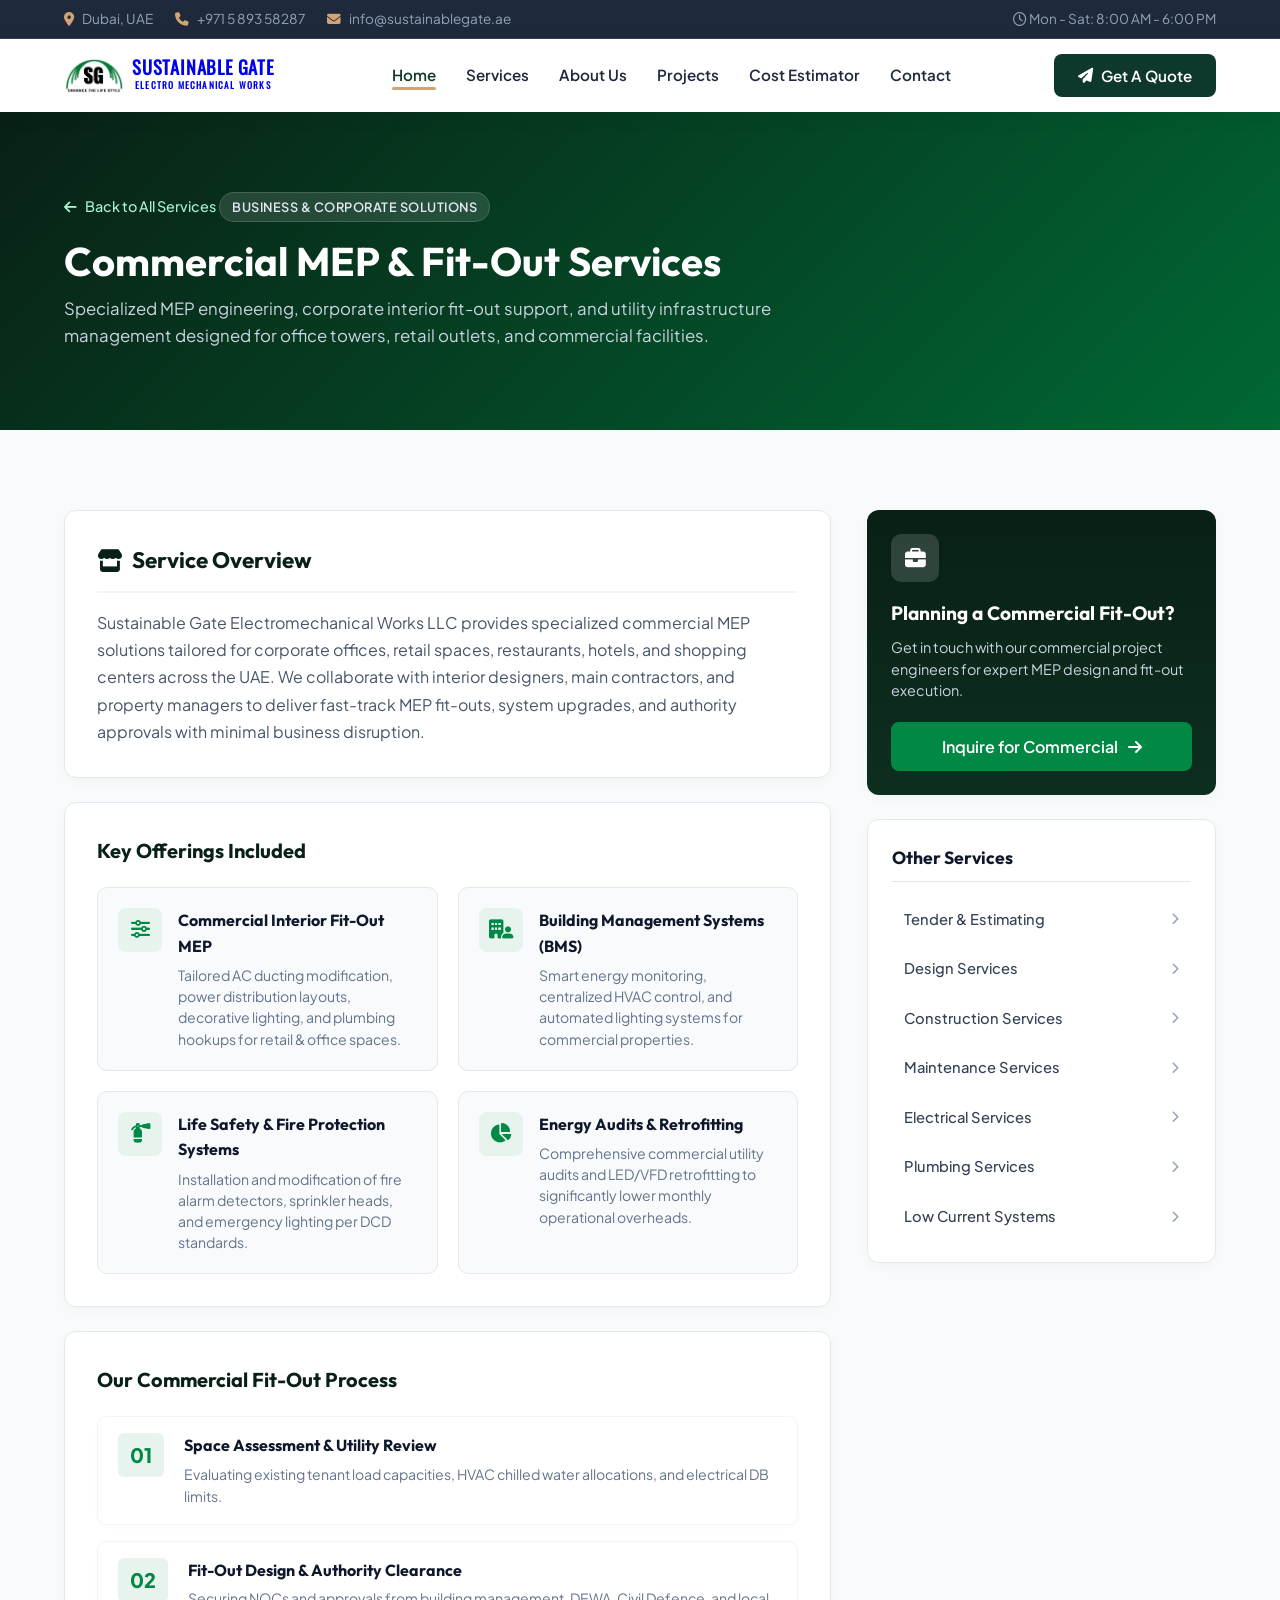
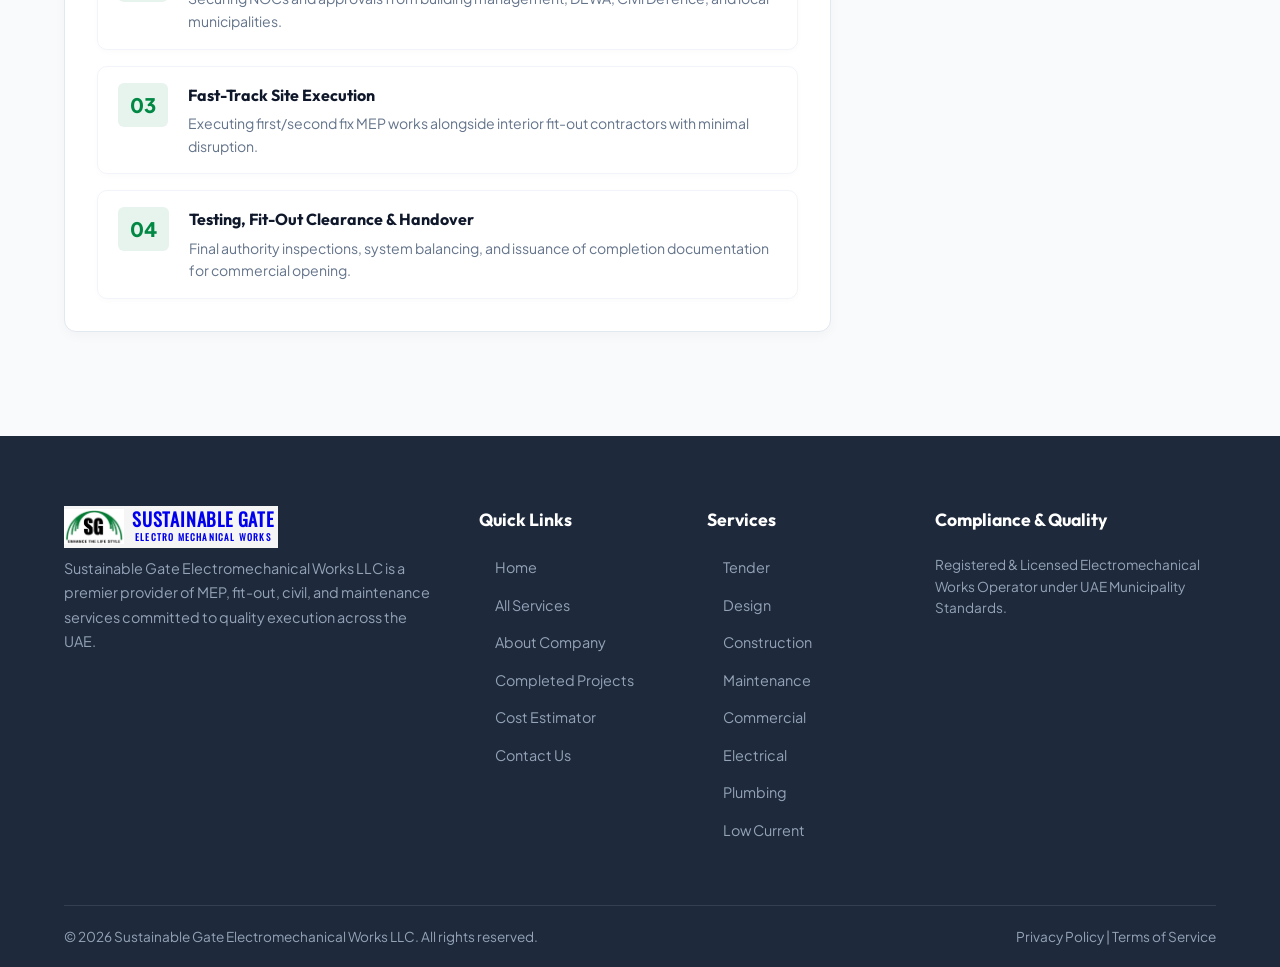
==== commercial.html @ 4302cd05 "init commit after review changes" ====
<!DOCTYPE html>
<html lang="en">

<head>
    <meta charset="UTF-8">
    <meta name="viewport" content="width=device-width, initial-scale=1.0">
    <title>Sustainable Gate Electromechanical Works LLC</title>

    <!-- Square Favicon for Browsers -->
    <link rel="icon" type="image/png" sizes="32x32" href="logo.jpg">
    <link rel="apple-touch-icon" sizes="180x180" href="logo.jpg">

    <!-- FontAwesome & Google Fonts -->
    <link rel="stylesheet" href="https://cdnjs.cloudflare.com/ajax/libs/font-awesome/6.4.0/css/all.min.css">
    <link
        href="https://fonts.googleapis.com/css2?family=Plus+Jakarta+Sans:wght@300;400;500;600;700;800&family=Outfit:wght@400;600;700&display=swap"
        rel="stylesheet">
    <link rel="stylesheet" href="style.css">
    <script src="index.js" defer></script>
</head>

<body>

    <!-- Top Utility Bar -->
    <div class="top-bar">
        <div class="top-info">
            <span><i class="fa-solid fa-location-dot"></i> Dubai, UAE</span>
            <span><i class="fa-solid fa-phone"></i> +971 5 893 58287</span>
            <span><i class="fa-solid fa-envelope"></i> info@sustainablegate.ae</span>
        </div>
        <div class="top-hours">
            <i class="fa-regular fa-clock"></i> Mon - Sat: 8:00 AM - 6:00 PM
        </div>
    </div>

    <!-- Header / Navigation -->
    <header>
        <nav class="navbar">
            <a class="logo-container" href="index.html">
                <div class="logo-icon-card">
                    <img src="logo.jpg" alt="Sustainable Gate Logo" class="card-logo-img">
                </div>
                <div class="logo-text">
                    <span class="font-oswald logo-title">SUSTAINABLE GATE</span>
                    <span class="font-oswald logo-subtitle">ELECTRO MECHANICAL WORKS</span>
                </div>
            </a>

            <ul class="nav-links">
                <li><a id="nav-home" class="active" onclick="navigateTo('home', event)">Home</a></li>
                <li><a id="nav-services" onclick="navigateTo('services', event)">Services</a></li>
                <li><a id="nav-about" onclick="navigateTo('about', event)">About Us</a></li>
                <li><a id="nav-projects" onclick="navigateTo('projects', event)">Projects</a></li>
                <li><a id="nav-estimator" onclick="navigateTo('estimator', event)">Cost Estimator</a></li>
                <li><a id="nav-contact" onclick="navigateTo('contact', event)">Contact</a></li>
            </ul>

            <button class="btn btn-primary" onclick="navigateTo('contact')">
                <i class="fa-solid fa-paper-plane"></i> Get A Quote
            </button>
        </nav>
    </header>

    <div id="page-commercial" class="page active">
        <!-- Service Hero Banner -->
        <section class="service-hero-banner section">
            <div class="container">
                <a href="./index.html#services" onclick="navigateTo('services', event)" class="back-nav-link">
                    <i class="fa-solid fa-arrow-left"></i> Back to All Services
                </a>
                <div class="hero-badge">Business & Corporate Solutions</div>
                <h1 class="hero-title">Commercial MEP & Fit-Out Services</h1>
                <p class="hero-description">
                    Specialized MEP engineering, corporate interior fit-out support, and utility infrastructure
                    management designed for office towers, retail outlets, and commercial facilities.
                </p>
            </div>
        </section>

        <!-- Service Details Content Section -->
        <section class="section">
            <div class="container service-grid-layout">

                <!-- Main Left Column -->
                <main class="service-main-body">

                    <!-- Overview Card -->
                    <article class="content-card">
                        <h2 class="card-heading"><i class="fa-solid fa-store"></i> Service Overview</h2>
                        <p class="lead-text">
                            Sustainable Gate Electromechanical Works LLC provides specialized commercial MEP solutions
                            tailored for corporate offices, retail spaces, restaurants, hotels, and shopping centers
                            across the UAE. We collaborate with interior designers, main contractors, and property
                            managers to deliver fast-track MEP fit-outs, system upgrades, and authority approvals with
                            minimal business disruption.
                        </p>
                    </article>

                    <!-- Key Offerings Card -->
                    <article class="content-card">
                        <h3 class="card-subheading">Key Offerings Included</h3>
                        <div class="offerings-grid">
                            <div class="offering-box">
                                <div class="offering-icon"><i class="fa-solid fa-sliders"></i></div>
                                <div class="offering-info">
                                    <h4>Commercial Interior Fit-Out MEP</h4>
                                    <p>Tailored AC ducting modification, power distribution layouts, decorative
                                        lighting, and plumbing hookups for retail & office spaces.</p>
                                </div>
                            </div>

                            <div class="offering-box">
                                <div class="offering-icon"><i class="fa-solid fa-building-user"></i></div>
                                <div class="offering-info">
                                    <h4>Building Management Systems (BMS)</h4>
                                    <p>Smart energy monitoring, centralized HVAC control, and automated lighting systems
                                        for commercial properties.</p>
                                </div>
                            </div>

                            <div class="offering-box">
                                <div class="offering-icon"><i class="fa-solid fa-fire-extinguisher"></i></div>
                                <div class="offering-info">
                                    <h4>Life Safety & Fire Protection Systems</h4>
                                    <p>Installation and modification of fire alarm detectors, sprinkler heads, and
                                        emergency lighting per DCD standards.</p>
                                </div>
                            </div>

                            <div class="offering-box">
                                <div class="offering-icon"><i class="fa-solid fa-chart-pie"></i></div>
                                <div class="offering-info">
                                    <h4>Energy Audits & Retrofitting</h4>
                                    <p>Comprehensive commercial utility audits and LED/VFD retrofitting to significantly
                                        lower monthly operational overheads.</p>
                                </div>
                            </div>
                        </div>
                    </article>

                    <!-- Process Card -->
                    <article class="content-card">
                        <h3 class="card-subheading">Our Commercial Fit-Out Process</h3>
                        <div class="process-steps">
                            <div class="process-step-item">
                                <span class="step-num">01</span>
                                <div class="step-details">
                                    <h4>Space Assessment & Utility Review</h4>
                                    <p>Evaluating existing tenant load capacities, HVAC chilled water allocations, and
                                        electrical DB limits.</p>
                                </div>
                            </div>

                            <div class="process-step-item">
                                <span class="step-num">02</span>
                                <div class="step-details">
                                    <h4>Fit-Out Design & Authority Clearance</h4>
                                    <p>Securing NOCs and approvals from building management, DEWA, Civil Defence, and
                                        local municipalities.</p>
                                </div>
                            </div>

                            <div class="process-step-item">
                                <span class="step-num">03</span>
                                <div class="step-details">
                                    <h4>Fast-Track Site Execution</h4>
                                    <p>Executing first/second fix MEP works alongside interior fit-out contractors with
                                        minimal disruption.</p>
                                </div>
                            </div>

                            <div class="process-step-item">
                                <span class="step-num">04</span>
                                <div class="step-details">
                                    <h4>Testing, Fit-Out Clearance & Handover</h4>
                                    <p>Final authority inspections, system balancing, and issuance of completion
                                        documentation for commercial opening.</p>
                                </div>
                            </div>
                        </div>
                    </article>

                </main>

                <!-- Sidebar Right Column -->
                <aside class="service-sidebar">

                    <!-- Call to Action Box -->
                    <div class="sidebar-widget cta-widget">
                        <div class="widget-icon"><i class="fa-solid fa-briefcase"></i></div>
                        <h3>Planning a Commercial Fit-Out?</h3>
                        <p>Get in touch with our commercial project engineers for expert MEP design and fit-out
                            execution.</p>
                        <a href="./index.html#contact" onclick="navigateTo('contact', event)" class="btn-sidebar-cta">
                            Inquire for Commercial <i class="fa-solid fa-arrow-right"></i>
                        </a>
                    </div>

                    <!-- Service Quick Navigation -->
                    <div class="sidebar-widget nav-widget">
                        <h3>Other Services</h3>
                        <nav class="sidebar-nav-list">
                            <a href="./tender.html" class="nav-item">
                                <span>Tender & Estimating</span> <i class="fa-solid fa-chevron-right"></i>
                            </a>
                            <a href="./design.html" class="nav-item">
                                <span>Design Services</span> <i class="fa-solid fa-chevron-right"></i>
                            </a>
                            <a href="./construction.html" class="nav-item">
                                <span>Construction Services</span> <i class="fa-solid fa-chevron-right"></i>
                            </a>
                            <a href="./maintenance.html" class="nav-item">
                                <span>Maintenance Services</span> <i class="fa-solid fa-chevron-right"></i>
                            </a>
                            <a href="./electrical.html" class="nav-item">
                                <span>Electrical Services</span> <i class="fa-solid fa-chevron-right"></i>
                            </a>
                            <a href="./plumbing.html" class="nav-item">
                                <span>Plumbing Services</span> <i class="fa-solid fa-chevron-right"></i>
                            </a>
                            <a href="./low-current.html" class="nav-item">
                                <span>Low Current Systems</span> <i class="fa-solid fa-chevron-right"></i>
                            </a>
                        </nav>
                    </div>

                </aside>

            </div>
        </section>
    </div>
    <!-- Footer -->
    <footer>
        <div class="footer-container">
            <div class="footer-about">
        <a class="logo-container" href="index.html"
          style="width: fit-content; background-color: whitesmoke; padding-right: 4px; margin-bottom: 8px;">
          <div class="logo-icon-card">
            <img src="logo.jpg" alt="Sustainable Gate Logo" class="card-logo-img">
          </div>
          <div class="logo-text">
            <span class="font-oswald logo-title">SUSTAINABLE GATE</span>
            <span class="font-oswald logo-subtitle">ELECTRO MECHANICAL WORKS</span>
          </div>
        </a>
        <p>Sustainable Gate Electromechanical Works LLC is a premier provider of MEP, fit-out, civil, and maintenance
          services committed to quality execution across the UAE.</p>
      </div>

            <div>
                <h4 class="footer-title">Quick Links</h4>
                <ul class="footer-links">
                    <li><a onclick="navigateTo('home')" style="cursor: pointer;">Home</a></li>
                    <li><a onclick="navigateTo('services')" style="cursor: pointer;">All Services</a></li>
                    <li><a onclick="navigateTo('about')" style="cursor: pointer;">About Company</a></li>
                    <li><a onclick="navigateTo('projects')" style="cursor: pointer;">Completed Projects</a></li>
                    <li><a onclick="navigateTo('estimator')" style="cursor: pointer;">Cost Estimator</a></li>
                    <li><a onclick="navigateTo('contact')" style="cursor: pointer;">Contact Us</a></li>
                </ul>
            </div>

            <div>
                <h4 class="footer-title">Services</h4>
                <ul class="footer-links">
                    <li><a href="./tender.html" style="cursor: pointer;">Tender</a></li>
                    <li><a href="./design.html" style="cursor: pointer;">Design</a></li>
                    <li><a href="./construction.html" style="cursor: pointer;">Construction</a></li>
                    <li><a href="./maintenance.html" style="cursor: pointer;">Maintenance</a></li>
                    <li><a href="./commercial.html" style="cursor: pointer;">Commercial</a></li>
                    <li><a href="./electrical.html" style="cursor: pointer;">Electrical</a></li>
                    <li><a href="./plumbing.html" style="cursor: pointer;">Plumbing</a></li>
                    <li><a href="./low-current.html" style="cursor: pointer;">Low Current</a></li>
                </ul>
            </div>

            <div>
                <h4 class="footer-title">Compliance & Quality</h4>
                <p style="font-size: 0.85rem; line-height: 1.6;">Registered & Licensed Electromechanical Works Operator
                    under
                    UAE Municipality Standards.</p>
            </div>
        </div>

        <div class="footer-bottom">
            <div>&copy; 2026 Sustainable Gate Electromechanical Works LLC. All rights reserved.</div>
            <div>Privacy Policy | Terms of Service</div>
        </div>
    </footer>

</body>

</html>
---- style.css ----
/* 1. Load your font file */
@font-face {
  font-family: 'Oswald';
  src: url('fonts/Oswald-VariableFont_wght.ttf') format('truetype');
  font-weight: 400;
  font-style: normal;
  font-display: swap;
}

/* 2. Define a custom utility class */
.font-oswald {
  font-family: 'Oswald', sans-serif !important;
}

:root {
  --primary: #0F382C;
  /* Dark Sustainable Emerald */
  --primary-light: #185343;
  /* Lighter Accent Green */
  --accent: #D4A373;
  /* Warm Gold/Sand Accent */
  --accent-hover: #C29060;
  --secondary: #1E293B;
  /* Deep Slate Blue */
  --light-bg: #F8FAFC;
  --surface: #FFFFFF;
  --text-main: #1E293B;
  --text-muted: #64748B;
  --border: #E2E8F0;
  --shadow: 0 10px 30px -5px rgba(0, 0, 0, 0.08);
  --transition: all 0.3s cubic-bezier(0.4, 0, 0.2, 1);
}

* {
  box-sizing: border-box;
  margin: 0;
  padding: 0;
  font-family: 'Plus Jakarta Sans', sans-serif;
}

body {
  background-color: var(--light-bg);
  color: var(--text-main);
  line-height: 1.6;
  overflow-x: hidden;
}

h1,
h2,
h3,
h4,
.brand-font {
  font-family: 'Outfit', sans-serif;
}

/* Top Utility Bar */
.top-bar {
  background-color: var(--secondary);
  color: #94A3B8;
  font-size: 0.85rem;
  padding: 8px 5%;
  display: flex;
  justify-content: space-between;
  align-items: center;
  border-bottom: 1px solid rgba(255, 255, 255, 0.1);
}

.top-info span {
  margin-right: 20px;
}

.top-info i {
  color: var(--accent);
  margin-right: 6px;
}

/* Navigation */
header {
  background-color: var(--surface);
  position: sticky;
  top: 0;
  z-index: 1000;
  box-shadow: 0 4px 20px rgba(0, 0, 0, 0.05);
}

.navbar {
  display: flex;
  justify-content: space-between;
  align-items: center;
  padding: 15px 5%;
  max-width: 1400px;
  margin: 0 auto;
}

.logo-container {
  display: flex;
  align-items: center;
  gap: 12px;
  text-decoration: none;
}

.logo-icon {
  width: 45px;
  height: 45px;
  background: linear-gradient(135deg, var(--primary), var(--primary-light));
  border-radius: 10px;
  display: flex;
  align-items: center;
  justify-content: center;
  color: var(--accent);
  font-size: 1.4rem;
  box-shadow: 0 4px 10px rgba(15, 56, 44, 0.2);
}

.logo-text {
  display: flex;
  flex-direction: column;
}

.logo-title {
  font-size: 1.15rem;
  font-weight: 300;
  color: var(--primary);
  letter-spacing: 1.5px;
  line-height: 1.1;
}

.logo-subtitle {
  font-size: 0.65rem;
  font-weight: 200;
  color: var(--accent);
  letter-spacing: 1.5px;
  text-transform: uppercase;
}

.nav-links {
  display: flex;
  list-style: none;
  gap: 30px;
  align-items: center;
}

.nav-links a {
  text-decoration: none;
  color: var(--text-main);
  font-weight: 600;
  font-size: 0.95rem;
  transition: var(--transition);
  position: relative;
  cursor: pointer;
}

.nav-links a:hover,
.nav-links a.active {
  color: var(--primary);
}

.nav-links a.active::after {
  content: '';
  position: absolute;
  bottom: -6px;
  left: 0;
  width: 100%;
  height: 3px;
  background-color: var(--accent);
  border-radius: 2px;
}

.btn {
  display: inline-flex;
  align-items: center;
  gap: 8px;
  padding: 12px 24px;
  border-radius: 8px;
  font-weight: 600;
  font-size: 0.95rem;
  cursor: pointer;
  transition: var(--transition);
  border: none;
  text-decoration: none;
}

.btn-primary {
  background-color: var(--primary);
  color: white;
}

.btn-primary:hover {
  background-color: var(--primary-light);
  transform: translateY(-2px);
  box-shadow: 0 6px 15px rgba(15, 56, 44, 0.25);
}

.btn-accent {
  background-color: var(--accent);
  color: var(--secondary);
}

.btn-accent:hover {
  background-color: var(--accent-hover);
  transform: translateY(-2px);
}

/* Page System */
.page {
  display: none;
  animation: fadeIn 0.4s ease-in-out;
}

.page.active {
  display: block;
}

@keyframes fadeIn {
  from {
    opacity: 0;
    transform: translateY(10px);
  }

  to {
    opacity: 1;
    transform: translateY(0);
  }
}

/* Hero Section */
.hero {
  position: relative;
  background: linear-gradient(135deg, rgba(15, 56, 44, 0.92), rgba(30, 41, 59, 0.88)),
    url('https://images.unsplash.com/photo-1581094794329-c8112a89af12?auto=format&fit=crop&w=1600&q=80') center/cover no-repeat;
  color: white;
  padding: 100px 5% 120px;
  text-align: left;
}

.hero-container {
  max-width: 1200px;
  margin: 0 auto;
  display: grid;
  grid-template-columns: 1.2fr 0.8fr;
  gap: 50px;
  align-items: center;
}

.hero-title {
  font-size: 3.2rem;
  line-height: 1.15;
  margin-bottom: 20px;
  font-weight: 700;
}

.hero-title span {
  color: var(--accent);
}

.hero-subtitle {
  font-size: 1.1rem;
  color: #E2E8F0;
  margin-bottom: 30px;
  max-width: 600px;
}

.hero-cta {
  display: flex;
  gap: 15px;
}

.hero-badge {
  background: rgba(255, 255, 255, 0.1);
  backdrop-filter: blur(10px);
  padding: 30px;
  border-radius: 16px;
  border: 1px solid rgba(255, 255, 255, 0.15);
}

.badge-item {
  display: flex;
  align-items: center;
  gap: 15px;
  margin-bottom: 20px;
}

.badge-item:last-child {
  margin-bottom: 0;
}

.badge-icon {
  width: 50px;
  height: 50px;
  background-color: var(--accent);
  color: var(--secondary);
  border-radius: 50%;
  display: flex;
  align-items: center;
  justify-content: center;
  font-size: 1.2rem;
  flex-shrink: 0;
}

/* Section Styles */
.section {
  padding: 80px 5%;
  max-width: 1400px;
  margin: 0 auto;
}

.section-header {
  text-align: center;
  max-width: 700px;
  margin: 0 auto 50px;
}

.tagline {
  color: var(--accent);
  font-weight: 700;
  text-transform: uppercase;
  font-size: 0.85rem;
  letter-spacing: 2px;
  margin-bottom: 8px;
  display: block;
}

.section-title {
  font-size: 2.3rem;
  color: var(--primary);
  margin-bottom: 15px;
}

.section-description {
  color: var(--text-muted);
  font-size: 1rem;
}

/* Services Grid */
.services-grid {
  display: grid;
  grid-template-columns: repeat(auto-fit, minmax(320px, 1fr));
  gap: 30px;
}

.service-card {
  height: 348px;
  background: var(--surface);
  border-radius: 12px;
  padding: 35px 30px;
  border: 1px solid var(--border);
  transition: var(--transition);
  display: flex;
  flex-direction: column;
  position: relative;
  overflow: hidden;
}

.service-card::before {
  content: '';
  position: absolute;
  top: 0;
  left: 0;
  width: 100%;
  height: 4px;
  background: linear-gradient(90deg, var(--primary), var(--accent));
  opacity: 0;
  transition: var(--transition);
}

.service-card:hover {
  transform: translateY(-8px);
  box-shadow: var(--shadow);
  border-color: transparent;
}

.service-card:hover::before {
  opacity: 1;
}

.service-icon {
  width: 60px;
  height: 60px;
  background: #F0FDF4;
  color: var(--primary);
  border-radius: 12px;
  display: flex;
  align-items: center;
  justify-content: center;
  font-size: 1.6rem;
  margin-bottom: 20px;
}

.service-card h3 {
  font-size: 1.25rem;
  margin-bottom: 12px;
  color: var(--secondary);
}

.service-card p {
  color: var(--text-muted);
  font-size: 0.95rem;
  margin-bottom: 20px;
  flex-grow: 1;
}

.service-link {
  color: var(--primary);
  font-weight: 700;
  text-decoration: none;
  display: flex;
  align-items: center;
  gap: 6px;
  font-size: 0.9rem;
  cursor: pointer;
}

/* Filter Controls for Services/Projects */
.filter-bar {
  display: flex;
  justify-content: center;
  gap: 12px;
  margin-bottom: 40px;
  flex-wrap: wrap;
}

.filter-btn {
  padding: 8px 20px;
  border-radius: 20px;
  border: 1px solid var(--border);
  background: var(--surface);
  cursor: pointer;
  font-weight: 600;
  color: var(--text-muted);
  transition: var(--transition);
}

.filter-btn.active,
.filter-btn:hover {
  background: var(--primary);
  color: white;
  border-color: var(--primary);
}

/* Project Cards */
.projects-grid {
  display: grid;
  grid-template-columns: repeat(auto-fit, minmax(350px, 1fr));
  gap: 30px;
}

.project-card {
  background: var(--surface);
  border-radius: 12px;
  overflow: hidden;
  box-shadow: 0 4px 15px rgba(0, 0, 0, 0.03);
  border: 1px solid var(--border);
}

.project-img {
  height: 220px;
  background-size: cover;
  background-position: center;
  position: relative;
}

.project-tag {
  position: absolute;
  top: 15px;
  right: 15px;
  background: rgba(15, 56, 44, 0.85);
  color: white;
  padding: 4px 12px;
  border-radius: 20px;
  font-size: 0.75rem;
  font-weight: 600;
  backdrop-filter: blur(5px);
}

.project-info {
  padding: 25px;
}

.project-info h3 {
  font-size: 1.2rem;
  margin-bottom: 8px;
}

.project-info p {
  color: var(--text-muted);
  font-size: 0.9rem;
}

/* Calculator Widget */
.calculator-container {
  background: var(--surface);
  border-radius: 16px;
  padding: 40px;
  box-shadow: var(--shadow);
  border: 1px solid var(--border);
  max-width: 800px;
  margin: 0 auto;
}

.form-group {
  margin-bottom: 20px;
}

.form-group label {
  display: block;
  font-weight: 600;
  margin-bottom: 8px;
  color: var(--secondary);
}

.form-control {
  width: 100%;
  padding: 12px 16px;
  border-radius: 8px;
  border: 1px solid var(--border);
  font-size: 0.95rem;
  transition: var(--transition);
}

.form-control:focus {
  outline: none;
  border-color: var(--primary);
  box-shadow: 0 0 0 3px rgba(15, 56, 44, 0.1);
}

.calc-result {
  margin-top: 25px;
  padding: 20px;
  background-color: #F0FDF4;
  border-radius: 8px;
  border: 1px solid #BBF7D0;
  text-align: center;
  display: none;
}

.calc-result h4 {
  color: var(--primary);
  font-size: 1.3rem;
}

/* Footer */
footer {
  background-color: var(--secondary);
  color: #94A3B8;
  padding: 70px 5% 20px;
}

.footer-container {
  max-width: 1400px;
  margin: 0 auto;
  display: grid;
  grid-template-columns: 2fr 1fr 1fr 1.5fr;
  gap: 40px;
  margin-bottom: 50px;
}

.footer-logo {
  color: white;
  font-size: 1.3rem;
  font-weight: 800;
  margin-bottom: 15px;
  display: flex;
  align-items: center;
  gap: 10px;
}

.footer-about p {
  font-size: 0.9rem;
  line-height: 1.7;
  margin-bottom: 20px;
}

.footer-title {
  color: white;
  font-size: 1.1rem;
  font-weight: 700;
  margin-bottom: 20px;
}

.footer-links {
  list-style: none;
}

.footer-links li {
  margin-bottom: 12px;
}

.footer-links a {
  color: #94A3B8;
  text-decoration: none;
  transition: var(--transition);
  font-size: 0.9rem;
}

.footer-links a:hover {
  color: var(--accent);
}

.footer-bottom {
  max-width: 1400px;
  margin: 0 auto;
  padding-top: 20px;
  border-top: 1px solid rgba(255, 255, 255, 0.1);
  display: flex;
  justify-content: space-between;
  font-size: 0.85rem;
}

/* Modal System */
.modal {
  display: none;
  position: fixed;
  top: 0;
  left: 0;
  width: 100%;
  height: 100%;
  background: rgba(0, 0, 0, 0.6);
  z-index: 2000;
  align-items: center;
  justify-content: center;
  padding: 20px;
}

.modal-content {
  background: white;
  border-radius: 16px;
  max-width: 600px;
  width: 100%;
  padding: 35px;
  position: relative;
  animation: fadeIn 0.3s ease-out;
}

.close-modal {
  position: absolute;
  top: 20px;
  right: 20px;
  font-size: 1.4rem;
  cursor: pointer;
  color: var(--text-muted);
}


/* Header Logo Styling (Smaller Size) */
.logo-container {
  display: flex;
  align-items: center;
  gap: 8px;
  /* Reduced gap between image and text */
  text-decoration: none;
}

.logo-icon-card {
  width: 60px;
  /* Reduced from 50px */
  height: 42px;
  /* Reduced from 50px */
  display: flex;
  align-items: center;
  justify-content: center;
}

.card-logo-img {
  width: 100%;
  height: 100%;
  object-fit: contain;
}

.logo-text {
  display: flex;
  flex-direction: column;
}

.logo-title {
  font-family: 'Impact', 'Arial Black', 'Outfit', sans-serif;
  font-size: 1.15rem;
  /* Reduced from 1.35rem */
  font-weight: bolder;
  color: var(--card-navy);
  letter-spacing: 0.8px;
  line-height: 1.1;
  text-transform: uppercase;
}

.logo-subtitle {
  font-family: 'Impact', 'Arial Black', 'Plus Jakarta Sans', sans-serif;
  font-size: 0.58rem;
  /* Reduced from 0.72rem */
  font-weight: 700;
  color: var(--card-grey);
  letter-spacing: 1.2px;
  text-transform: uppercase;
  margin-top: 1px;
  text-align: center;
}

/* Service Card Link Reset */
.service-card-link {
  text-decoration: none !important;
  color: inherit !important;
  display: block;
}

.service-card-link:hover {
  text-decoration: none !important;
}

/* Ensure child elements inside card retain clean styling */
.service-card-link h3 {
  color: #092015; /* Main dark brand color */
  text-decoration: none !important;
}

.service-card-link p {
  color: #475569; /* Body text color */
  text-decoration: none !important;
}

/* Styled Read More Link */
.service-card .learn-more {
  display: inline-flex;
  align-items: center;
  gap: 6px;
  color: #008844;
  font-weight: 600;
  font-size: 0.9rem;
  margin-top: 12px;
  text-decoration: none !important;
  transition: gap 0.2s ease;
}

.service-card-link:hover .learn-more {
  gap: 10px; /* Slight arrow slide on hover */
}

/* Happy Clients Section */
.clients-section {
  background-color: #f8fafc;
  padding: 60px 0;
}

.clients-slider-wrapper {
  overflow: hidden;
  width: 100%;
  margin-top: 40px;
  position: relative;
}

.clients-carousel {
  display: flex;
  align-items: center;
  gap: 32px;
  transition: transform 0.6s ease-in-out;
  will-change: transform;
}

.client-logo-card {
  flex: 0 0 calc(20% - 26px);
  min-width: calc(20% - 26px);
  height: 100px;
  background: #ffffff;
  border: 1px solid #e2e8f0;
  border-radius: 12px;
  display: flex;
  align-items: center;
  justify-content: center;
  padding: 16px;
  box-shadow: 0 2px 8px rgba(0, 0, 0, 0.04);
  transition: all 0.3s ease;
}

.client-logo-card img {
  max-width: 80%;
  max-height: 60px;
  object-fit: contain;
  filter: grayscale(100%);
  opacity: 0.7;
  transition: all 0.3s ease;
}

.client-logo-card:hover {
  border-color: #008844;
  box-shadow: 0 6px 16px rgba(0, 136, 68, 0.12);
}

.client-logo-card:hover img {
  filter: grayscale(0%);
  opacity: 1;
}

ul, ol {
  margin-left: 16px;
}

/* Service Hero Banner */
.service-hero-banner {
  background: linear-gradient(135deg, #092015 0%, #006834 100%);
  color: #ffffff;
  padding: 80px 5%;
}

.back-nav-link {
  color: #a7f3d0;
  text-decoration: none !important;
  font-size: 0.9rem;
  font-weight: 500;
  display: inline-flex;
  align-items: center;
  gap: 8px;
  margin-bottom: 20px;
  transition: color 0.2s ease;
}

.back-nav-link:hover {
  color: #ffffff;
}

.hero-badge {
  display: inline-block;
  background: rgba(255, 255, 255, 0.12);
  color: #e2e8f0;
  padding: 4px 12px;
  border-radius: 20px;
  font-size: 0.8rem;
  font-weight: 600;
  letter-spacing: 0.5px;
  text-transform: uppercase;
  margin-bottom: 12px;
}

.hero-title {
  font-size: 2.5rem;
  font-weight: 700;
  color: #ffffff;
  margin-bottom: 12px;
}

.hero-description {
  font-size: 1.05rem;
  color: #cbd5e1;
  max-width: 780px;
  line-height: 1.6;
}

/* Page Section Layout */
.service-grid-layout {
  display: grid;
  grid-template-columns: 2.2fr 1fr;
  gap: 36px;
  align-items: start;
}

/* Cards & Content Styling */
.content-card {
  background: #ffffff;
  border: 1px solid #e2e8f0;
  border-radius: 12px;
  padding: 32px;
  margin-bottom: 24px;
  box-shadow: 0 4px 12px rgba(0, 0, 0, 0.03);
}

.card-heading {
  font-size: 1.4rem;
  color: #092015;
  display: flex;
  align-items: center;
  gap: 10px;
  margin-bottom: 16px;
  padding-bottom: 12px;
  border-bottom: 2px solid #f1f5f9;
}

.card-subheading {
  font-size: 1.25rem;
  color: #092015;
  margin-bottom: 20px;
}

.lead-text {
  font-size: 1rem;
  color: #475569;
  line-height: 1.7;
}

/* Offerings 2x2 Grid */
.offerings-grid {
  display: grid;
  grid-template-columns: 1fr 1fr;
  gap: 20px;
}

.offering-box {
  background: #f8fafc;
  border: 1px solid #e2e8f0;
  padding: 20px;
  border-radius: 10px;
  display: flex;
  gap: 16px;
}

.offering-icon {
  width: 44px;
  height: 44px;
  background: #e6f4ed;
  color: #008844;
  border-radius: 8px;
  display: flex;
  align-items: center;
  justify-content: center;
  font-size: 1.2rem;
  flex-shrink: 0;
}

.offering-info h4 {
  font-size: 1rem;
  color: #0f172a;
  margin-bottom: 6px;
}

.offering-info p {
  font-size: 0.88rem;
  color: #64748b;
  line-height: 1.5;
  margin: 0;
}

/* Process Timeline List */
.process-steps {
  display: flex;
  flex-direction: column;
  gap: 16px;
}

.process-step-item {
  display: flex;
  align-items: flex-start;
  gap: 20px;
  background: #ffffff;
  border: 1px solid #f1f5f9;
  padding: 16px 20px;
  border-radius: 10px;
  box-shadow: 0 2px 6px rgba(0, 0, 0, 0.02);
}

.step-num {
  font-size: 1.25rem;
  font-weight: 800;
  color: #008844;
  background: #e6f4ed;
  padding: 6px 12px;
  border-radius: 6px;
}

.step-details h4 {
  font-size: 1rem;
  color: #0f172a;
  margin-bottom: 4px;
}

.step-details p {
  font-size: 0.88rem;
  color: #64748b;
  margin: 0;
}

/* Sidebar Styling */
.sidebar-widget {
  background: #ffffff;
  border: 1px solid #e2e8f0;
  border-radius: 12px;
  padding: 24px;
  margin-bottom: 24px;
  box-shadow: 0 4px 12px rgba(0, 0, 0, 0.03);
}

.cta-widget {
  background: linear-gradient(180deg, #092015 0%, #0d2f1f 100%);
  color: #ffffff;
  border: none;
}

.widget-icon {
  width: 48px;
  height: 48px;
  background: rgba(255, 255, 255, 0.15);
  color: #ffffff;
  border-radius: 10px;
  display: flex;
  align-items: center;
  justify-content: center;
  font-size: 1.3rem;
  margin-bottom: 16px;
}

.cta-widget h3 {
  color: #ffffff;
  font-size: 1.2rem;
  margin-bottom: 8px;
}

.cta-widget p {
  color: #cbd5e1;
  font-size: 0.9rem;
  line-height: 1.5;
  margin-bottom: 20px;
}

.btn-sidebar-cta {
  display: inline-flex;
  align-items: center;
  justify-content: center;
  gap: 10px;
  width: 100%;
  background: #008844;
  color: #ffffff;
  padding: 12px 18px;
  border-radius: 8px;
  font-weight: 600;
  text-decoration: none !important;
  transition: background 0.2s ease;
}

.btn-sidebar-cta:hover {
  background: #006834;
}

.nav-widget h3 {
  font-size: 1.1rem;
  color: #0f172a;
  margin-bottom: 16px;
  padding-bottom: 8px;
  border-bottom: 1px solid #e2e8f0;
}

.sidebar-nav-list {
  display: flex;
  flex-direction: column;
  gap: 6px;
}

.nav-item {
  display: flex;
  align-items: center;
  justify-content: space-between;
  padding: 10px 12px;
  color: #334155;
  text-decoration: none !important;
  border-radius: 6px;
  font-size: 0.92rem;
  font-weight: 500;
  transition: all 0.2s ease;
}

.nav-item i {
  font-size: 0.75rem;
  color: #94a3b8;
}

.nav-item:hover {
  background: #e6f4ed;
  color: #008844;
}

.nav-item:hover i {
  color: #008844;
}

/* Responsive Breakdown */
@media (max-width: 992px) {
  .service-grid-layout {
    grid-template-columns: 1fr;
  }
}

@media (max-width: 600px) {
  .offerings-grid {
    grid-template-columns: 1fr;
  }
  .hero-title {
    font-size: 1.8rem;
  }
}

/* Mobile Responsive Adjustments for Header Header & Logo */
@media screen and (max-width: 768px) {

  /* Navbar spacing and layout */
  .navbar {
    padding: 10px 12px;
    gap: 8px;
    flex-wrap: nowrap;
    align-items: center;
  }

  /* Logo container alignment */
  .logo-container {
    display: flex;
    align-items: center;
    gap: 6px;
    flex: 1;
    min-width: 0;
    /* Prevents overflow */
  }

  /* Logo Image alignment fix */
  .logo-icon-card {
    width: 32px;
    height: 32px;
    flex-shrink: 0;
    display: flex;
    align-items: center;
  }

  .card-logo-img {
    width: 100%;
    height: auto;
    object-fit: contain;
  }

  /* Title & Subtitle scaling */
  .logo-text {
    display: flex;
    flex-direction: column;
    justify-content: center;
    overflow: hidden;
  }

  .logo-title {
    font-size: 0.82rem;
    letter-spacing: 0.3px;
    line-height: 1.1;
    white-space: nowrap;
  }

  .logo-subtitle {
    font-size: 0.48rem;
    letter-spacing: 0.5px;
    line-height: 1.1;
    white-space: nowrap;
    margin-top: 2px;
  }

  /* Compact 'Get A Quote' Button */
  .navbar .btn-primary {
    padding: 6px 10px;
    font-size: 0.72rem;
    border-radius: 6px;
    white-space: nowrap;
    gap: 4px;
    flex-shrink: 0;
  }

  .navbar .btn-primary i {
    font-size: 0.7rem;
  }

  html,
  body {
    overflow-x: hidden;
    width: 100%;
  }

  /* Force grid containers on contact/services pages to stack vertically */
  [class*="grid"],
  [class*="container"],
  [class*="wrapper"] {
    grid-template-columns: 1fr !important;
  }

  /* Target direct children layout wrappers to stack card elements */
  .section>div,
  #page-contact>section>div,
  main>section>div {
    display: flex !important;
    flex-direction: column !important;
    width: 100% !important;
    box-sizing: border-box !important;
    gap: 24px !important;
  }

  /* Ensure both contact cards take full width */
  .section>div>div,
  .contact-card,
  .form-card,
  form {
    width: 100% !important;
    max-width: 100% !important;
    box-sizing: border-box !important;
  }

  /* Force side-by-side input fields (e.g., Full Name + Phone) to stack */
  form div {
    flex-direction: column !important;
    grid-template-columns: 1fr !important;
  }

  input,
  select,
  textarea {
    width: 100% !important;
    box-sizing: border-box !important;
  }

  /* Header Top Bar Container */
  .top-bar,
  .header-top,
  [class*="top-bar"] {
    display: flex !important;
    flex-wrap: wrap !important;
    justify-content: center !important;
    align-items: center !important;
    gap: 8px 14px !important;
    padding: 8px 12px !important;
    text-align: center;
  }

  /* Individual Info Items (Location, Phone, Email, Hours) */
  .top-bar-item,
  .header-top-item,
  .top-bar a,
  .top-bar span {
    display: inline-flex !important;
    align-items: center !important;
    justify-content: center !important;
    gap: 5px !important;
    font-size: 0.72rem !important;
    line-height: 1.2 !important;
    white-space: nowrap !important;
  }

  /* Ensure Mail Icon & Link stays together on its own clean line if wrapped */
  .top-bar-item:has(a[href*="mailto"]),
  .top-bar a[href*="mailto"] {
    display: flex !important;
    align-items: center !important;
    justify-content: center !important;
    margin-top: 2px;
  }
}

@media (max-width: 992px) {
  .hero-container {
    grid-template-columns: 1fr;
  }

  .footer-container {
    grid-template-columns: 1fr 1fr;
  }
}

@media (max-width: 768px) {
  .nav-links {
    display: none;
    /* Can be expanded to mobile drawer */
  }

  .hero-title {
    font-size: 2.2rem;
  }

  .footer-container {
    grid-template-columns: 1fr;
  }

  .top-bar {
    flex-direction: column;
    gap: 5px;
    text-align: center;
  }
}

/* Mobile & Tablet Responsiveness */
@media screen and (max-width: 992px) {
  .client-logo-card {
    flex: 0 0 calc(33.333% - 22px);
    min-width: calc(33.333% - 22px);
  }
}

@media screen and (max-width: 576px) {
  .client-logo-card {
    flex: 0 0 calc(50% - 16px);
    min-width: calc(50% - 16px);
  }
}
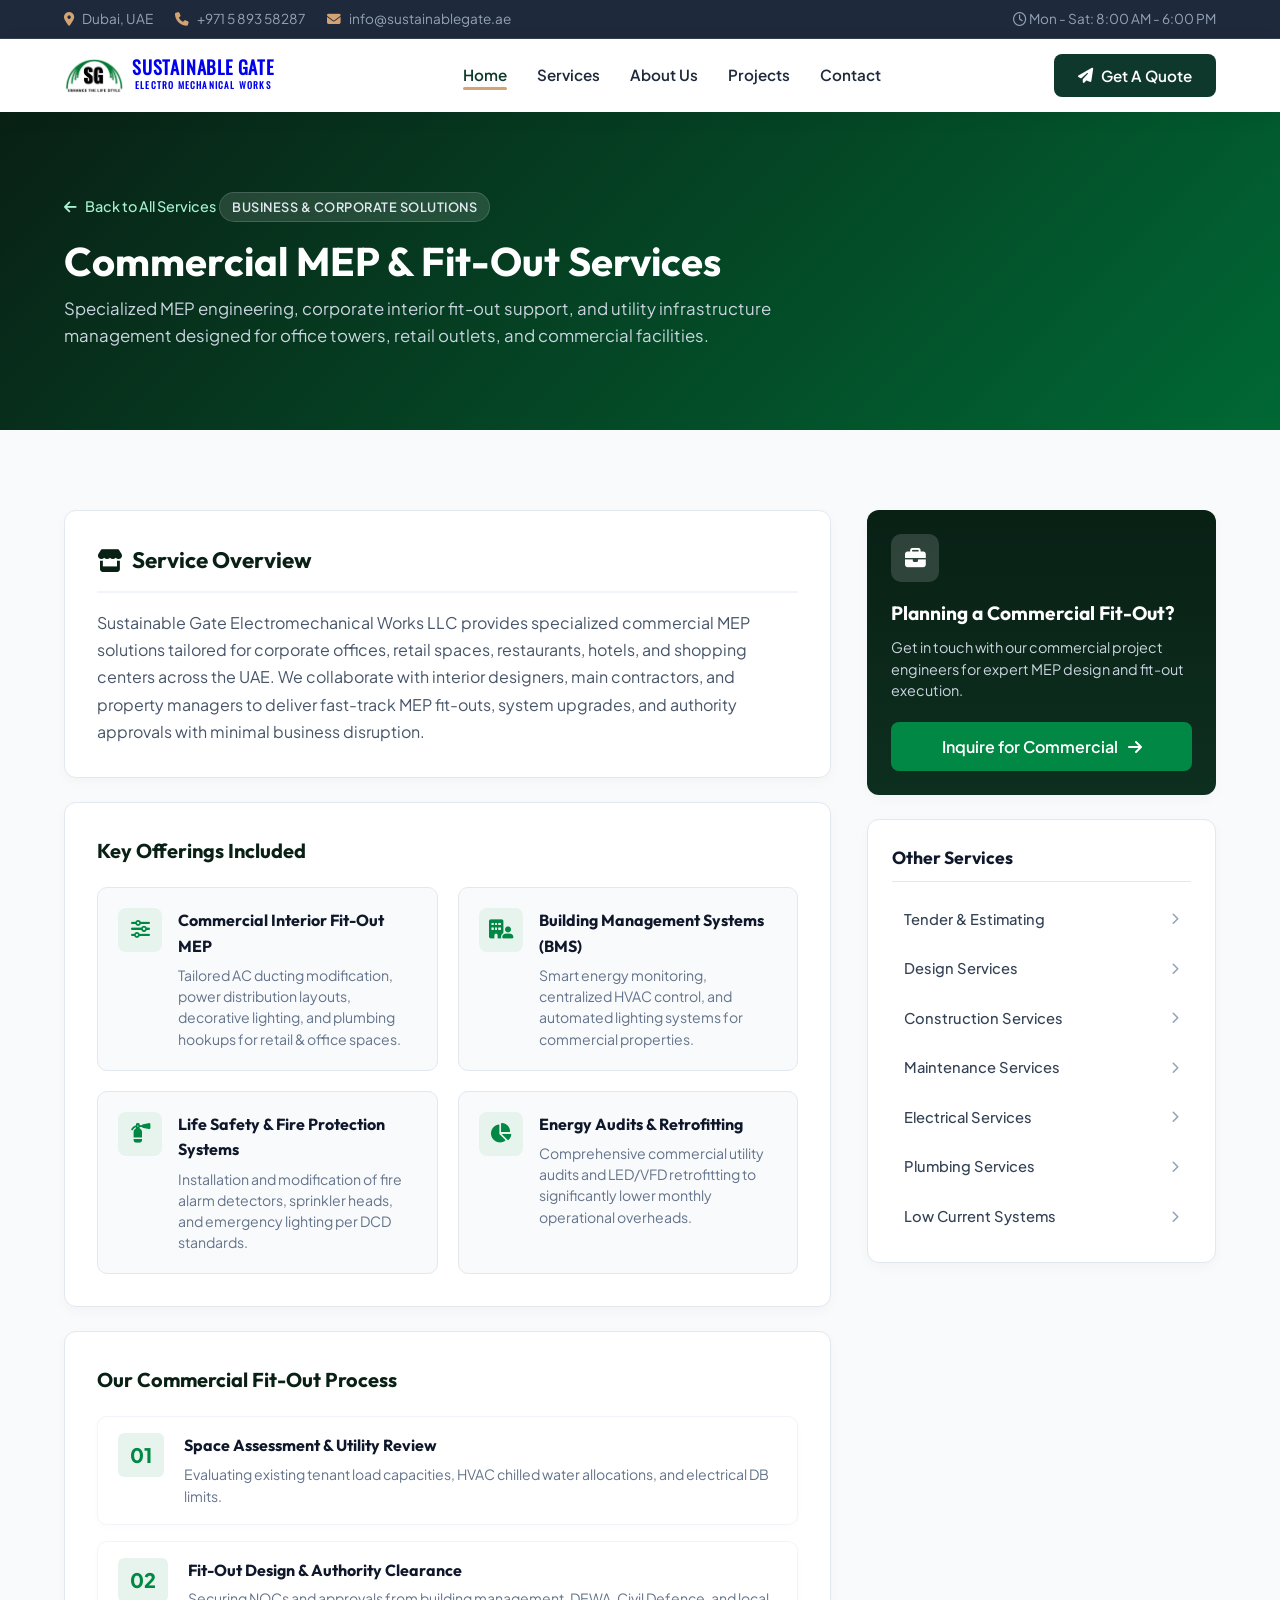
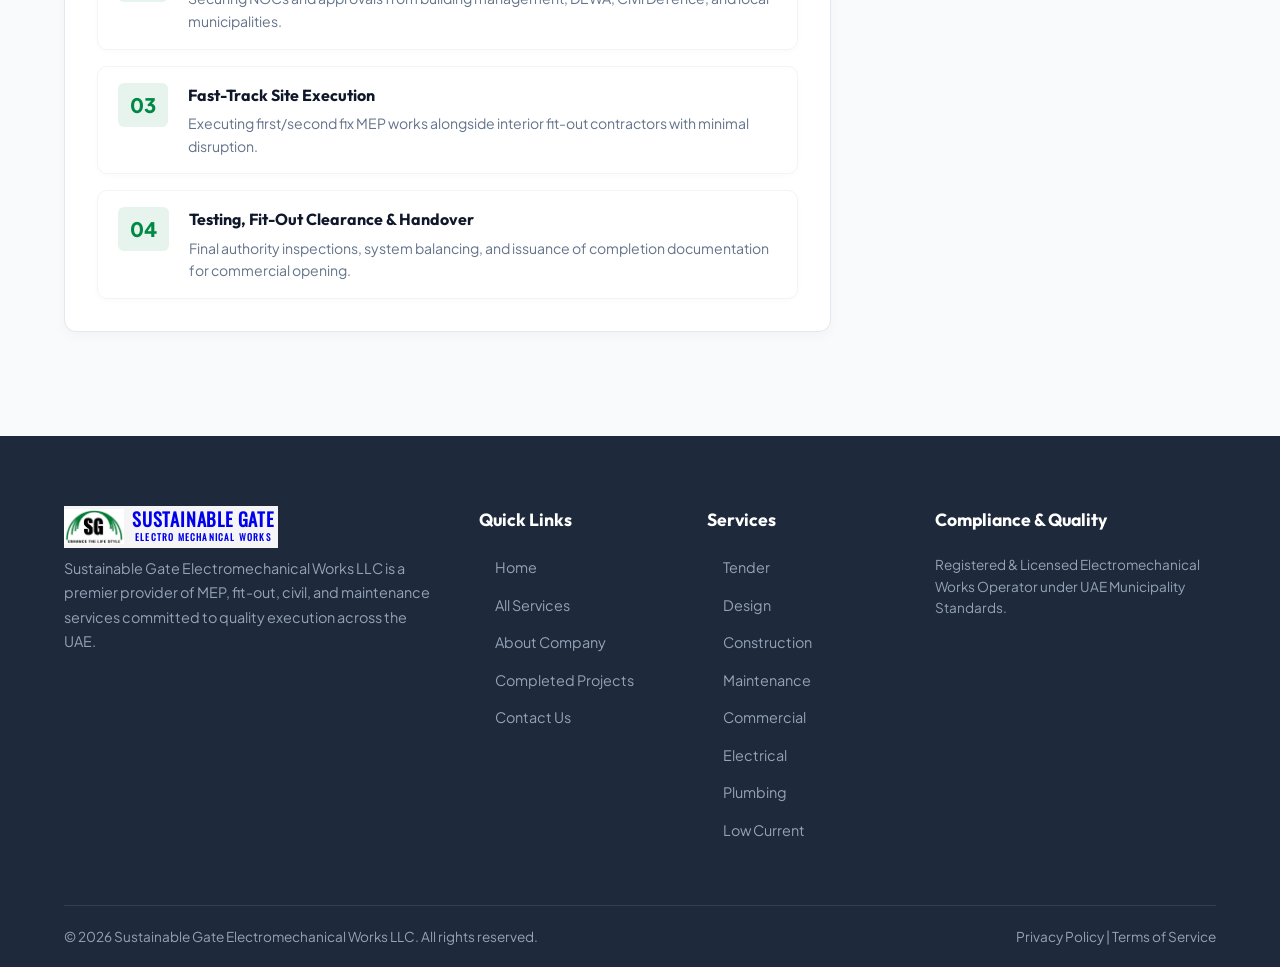
==== commit a146bb1d: "review update for cost estimation" ====
--- a/commercial.html
+++ b/commercial.html
@@ -51,7 +51,6 @@
                 <li><a id="nav-services" onclick="navigateTo('services', event)">Services</a></li>
                 <li><a id="nav-about" onclick="navigateTo('about', event)">About Us</a></li>
                 <li><a id="nav-projects" onclick="navigateTo('projects', event)">Projects</a></li>
-                <li><a id="nav-estimator" onclick="navigateTo('estimator', event)">Cost Estimator</a></li>
                 <li><a id="nav-contact" onclick="navigateTo('contact', event)">Contact</a></li>
             </ul>
 
@@ -254,7 +253,6 @@
                     <li><a onclick="navigateTo('services')" style="cursor: pointer;">All Services</a></li>
                     <li><a onclick="navigateTo('about')" style="cursor: pointer;">About Company</a></li>
                     <li><a onclick="navigateTo('projects')" style="cursor: pointer;">Completed Projects</a></li>
-                    <li><a onclick="navigateTo('estimator')" style="cursor: pointer;">Cost Estimator</a></li>
                     <li><a onclick="navigateTo('contact')" style="cursor: pointer;">Contact Us</a></li>
                 </ul>
             </div>
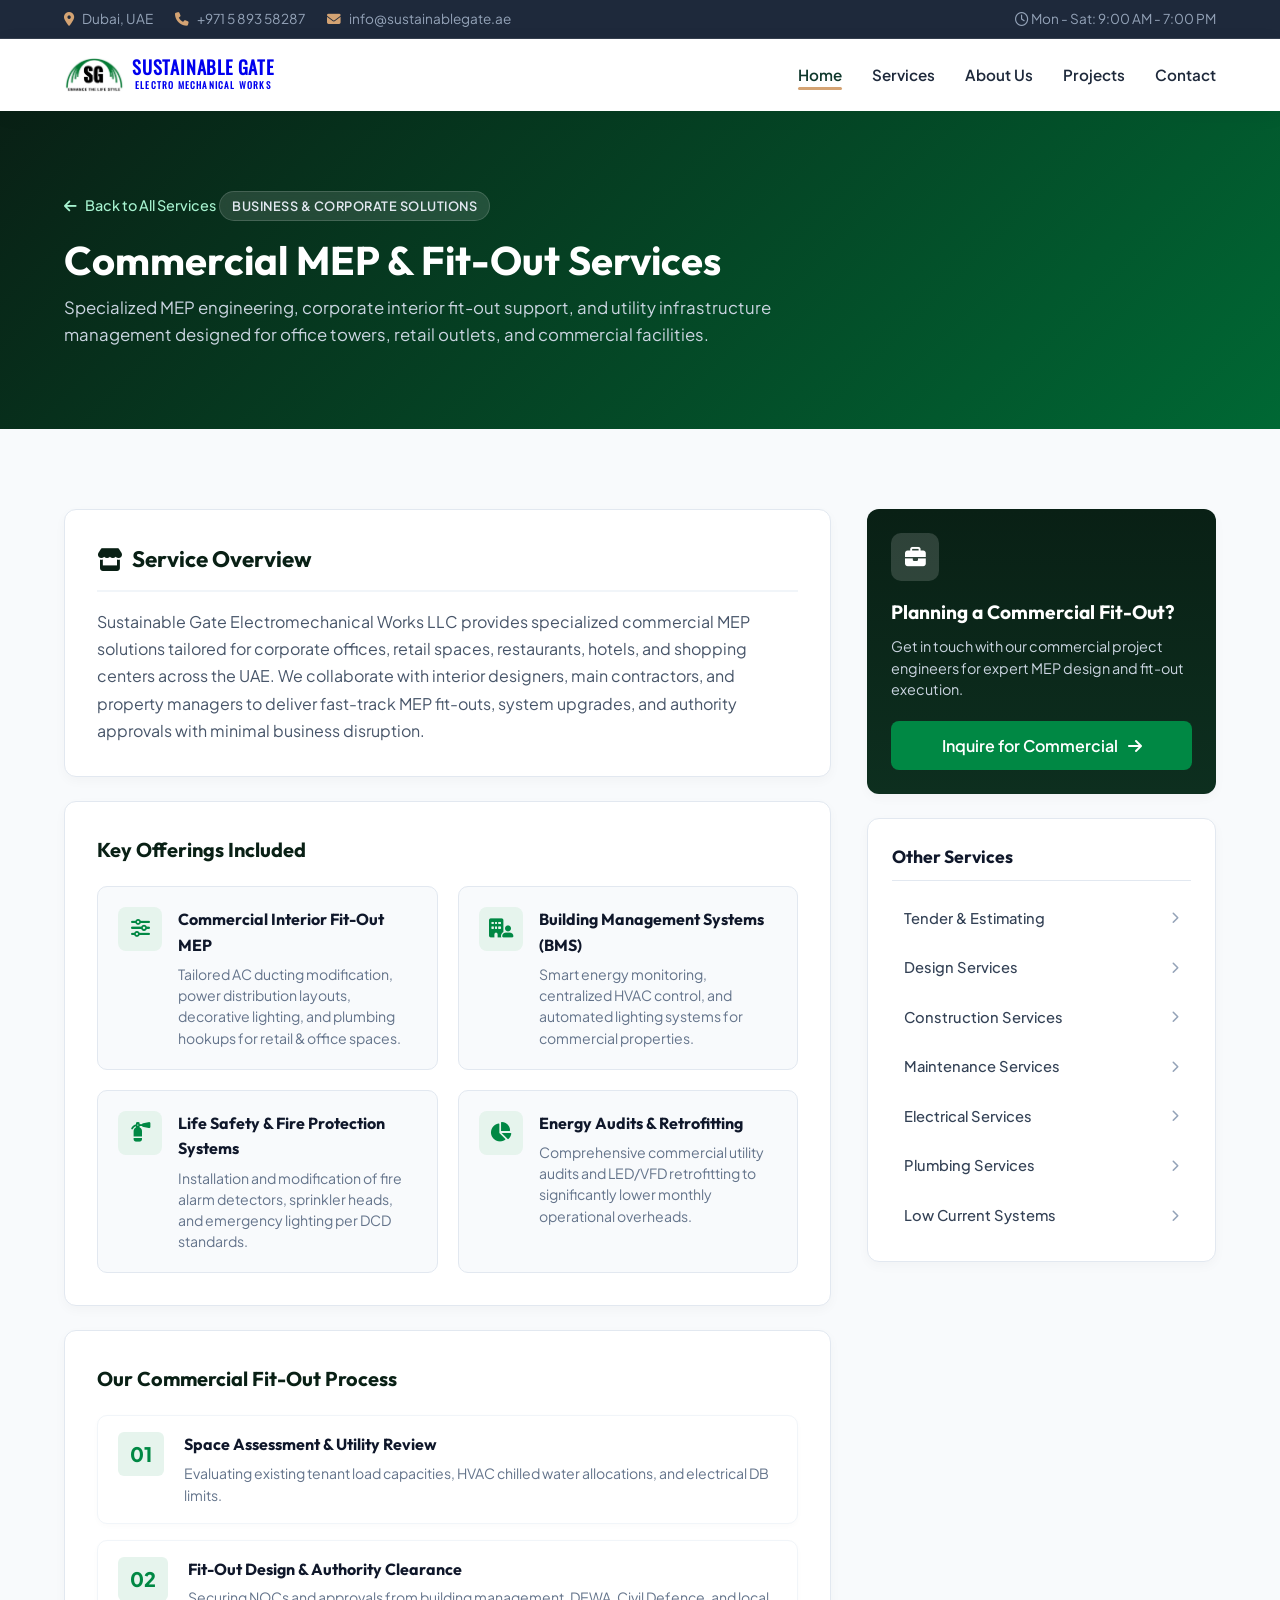
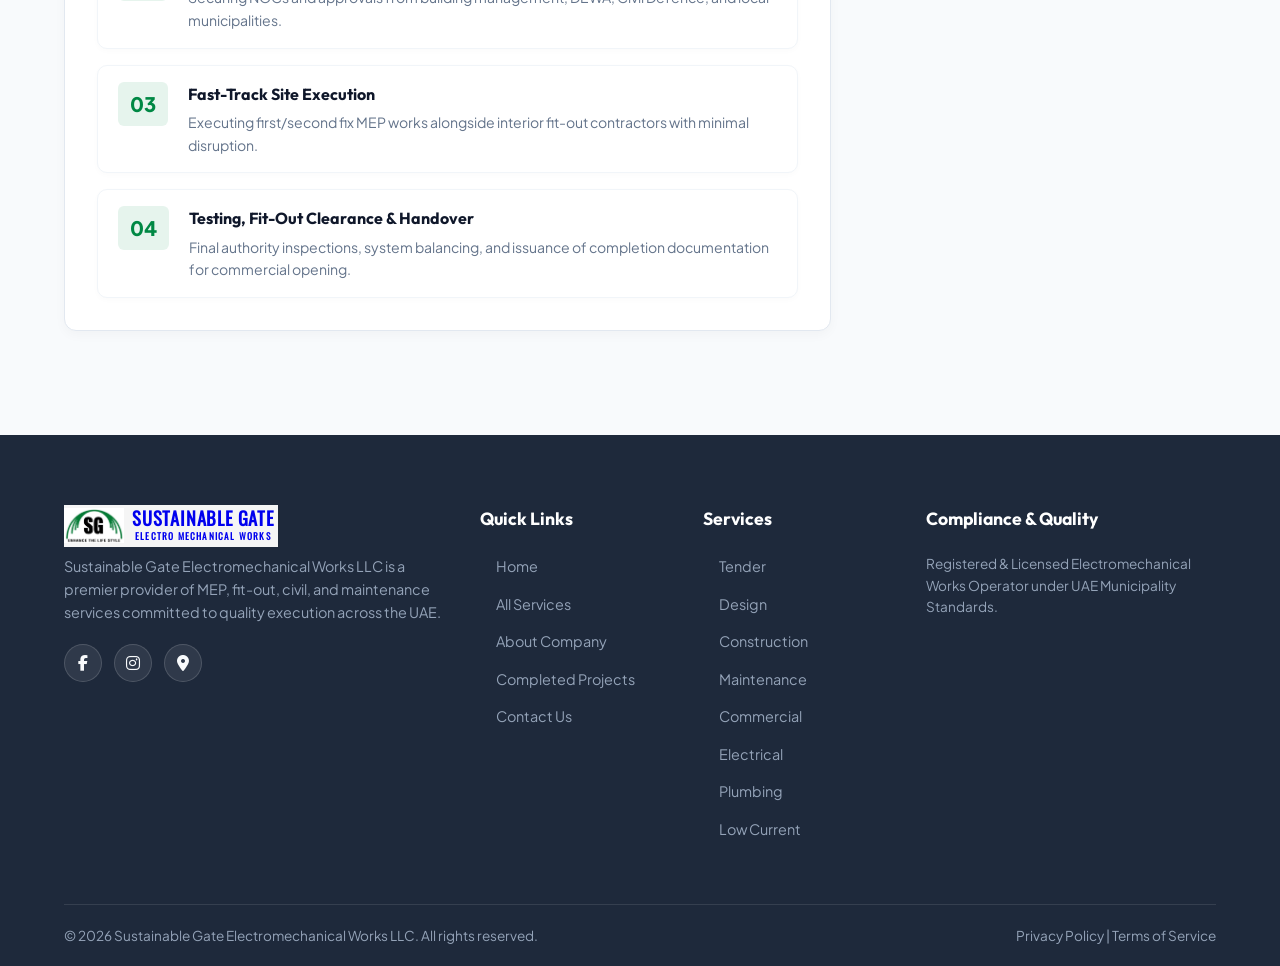
==== commit 968fd4f1: "review update" ====
--- a/commercial.html
+++ b/commercial.html
@@ -29,36 +29,40 @@
             <span><i class="fa-solid fa-envelope"></i> info@sustainablegate.ae</span>
         </div>
         <div class="top-hours">
-            <i class="fa-regular fa-clock"></i> Mon - Sat: 8:00 AM - 6:00 PM
+            <i class="fa-regular fa-clock"></i> Mon - Sat: 9:00 AM - 7:00 PM
         </div>
     </div>
 
     <!-- Header / Navigation -->
-    <header>
-        <nav class="navbar">
-            <a class="logo-container" href="index.html">
-                <div class="logo-icon-card">
-                    <img src="logo.jpg" alt="Sustainable Gate Logo" class="card-logo-img">
-                </div>
-                <div class="logo-text">
-                    <span class="font-oswald logo-title">SUSTAINABLE GATE</span>
-                    <span class="font-oswald logo-subtitle">ELECTRO MECHANICAL WORKS</span>
-                </div>
-            </a>
-
-            <ul class="nav-links">
-                <li><a id="nav-home" class="active" onclick="navigateTo('home', event)">Home</a></li>
-                <li><a id="nav-services" onclick="navigateTo('services', event)">Services</a></li>
-                <li><a id="nav-about" onclick="navigateTo('about', event)">About Us</a></li>
-                <li><a id="nav-projects" onclick="navigateTo('projects', event)">Projects</a></li>
-                <li><a id="nav-contact" onclick="navigateTo('contact', event)">Contact</a></li>
-            </ul>
-
-            <button class="btn btn-primary" onclick="navigateTo('contact')">
-                <i class="fa-solid fa-paper-plane"></i> Get A Quote
-            </button>
-        </nav>
-    </header>
+  <header>
+    <nav class="navbar">
+      <a class="logo-container" href="index.html">
+        <div class="logo-icon-card">
+          <img src="logo.jpg" alt="Sustainable Gate Logo" class="card-logo-img">
+        </div>
+        <div class="logo-text">
+          <span class="font-oswald logo-title">SUSTAINABLE GATE</span>
+          <span class="font-oswald logo-subtitle">ELECTRO MECHANICAL WORKS</span>
+        </div>
+      </a>
+
+      <!-- Hamburger Toggle Button (Mobile View) -->
+      <button class="hamburger-toggle" id="hamburger-toggle" aria-label="Toggle Navigation Menu"
+        onclick="toggleMobileMenu()">
+        <i class="fa-solid fa-bars icon-open"></i>
+        <i class="fa-solid fa-xmark icon-close"></i>
+      </button>
+
+      <!-- Navigation Links -->
+      <ul class="nav-links" id="nav-links">
+        <li><a id="nav-home" href="#home" class="active" onclick="handleMobileNav('home', event)">Home</a></li>
+        <li><a id="nav-services" href="#services" onclick="handleMobileNav('services', event)">Services</a></li>
+        <li><a id="nav-about" href="#about" onclick="handleMobileNav('about', event)">About Us</a></li>
+        <li><a id="nav-projects" href="#projects" onclick="handleMobileNav('projects', event)">Projects</a></li>
+        <li><a id="nav-contact" href="#contact" onclick="handleMobileNav('contact', event)">Contact</a></li>
+      </ul>
+    </nav>
+  </header>
 
     <div id="page-commercial" class="page active">
         <!-- Service Hero Banner -->
@@ -229,9 +233,9 @@
         </section>
     </div>
     <!-- Footer -->
-    <footer>
-        <div class="footer-container">
-            <div class="footer-about">
+  <footer>
+    <div class="footer-container">
+      <div class="footer-about">
         <a class="logo-container" href="index.html"
           style="width: fit-content; background-color: whitesmoke; padding-right: 4px; margin-bottom: 8px;">
           <div class="logo-icon-card">
@@ -244,46 +248,63 @@
         </a>
         <p>Sustainable Gate Electromechanical Works LLC is a premier provider of MEP, fit-out, civil, and maintenance
           services committed to quality execution across the UAE.</p>
+
+        <!-- Social Media & Google Maps Links -->
+        <div class="footer-social-links">
+          <a href="https://facebook.com" target="_blank" rel="noopener noreferrer" class="social-btn facebook"
+            title="Facebook">
+            <i class="fa-brands fa-facebook-f"></i>
+          </a>
+          <a href="https://instagram.com" target="_blank" rel="noopener noreferrer" class="social-btn instagram"
+            title="Instagram">
+            <i class="fa-brands fa-instagram"></i>
+          </a>
+          <a href="https://maps.app.goo.gl/SVdFhmBs4s1AqTMv5" target="_blank" rel="noopener noreferrer"
+            class="social-btn location" title="Our Location">
+            <i class="fa-solid fa-location-dot"></i>
+          </a>
+        </div>
       </div>
 
-            <div>
-                <h4 class="footer-title">Quick Links</h4>
-                <ul class="footer-links">
-                    <li><a onclick="navigateTo('home')" style="cursor: pointer;">Home</a></li>
-                    <li><a onclick="navigateTo('services')" style="cursor: pointer;">All Services</a></li>
-                    <li><a onclick="navigateTo('about')" style="cursor: pointer;">About Company</a></li>
-                    <li><a onclick="navigateTo('projects')" style="cursor: pointer;">Completed Projects</a></li>
-                    <li><a onclick="navigateTo('contact')" style="cursor: pointer;">Contact Us</a></li>
-                </ul>
-            </div>
-
-            <div>
-                <h4 class="footer-title">Services</h4>
-                <ul class="footer-links">
-                    <li><a href="./tender.html" style="cursor: pointer;">Tender</a></li>
-                    <li><a href="./design.html" style="cursor: pointer;">Design</a></li>
-                    <li><a href="./construction.html" style="cursor: pointer;">Construction</a></li>
-                    <li><a href="./maintenance.html" style="cursor: pointer;">Maintenance</a></li>
-                    <li><a href="./commercial.html" style="cursor: pointer;">Commercial</a></li>
-                    <li><a href="./electrical.html" style="cursor: pointer;">Electrical</a></li>
-                    <li><a href="./plumbing.html" style="cursor: pointer;">Plumbing</a></li>
-                    <li><a href="./low-current.html" style="cursor: pointer;">Low Current</a></li>
-                </ul>
-            </div>
-
-            <div>
-                <h4 class="footer-title">Compliance & Quality</h4>
-                <p style="font-size: 0.85rem; line-height: 1.6;">Registered & Licensed Electromechanical Works Operator
-                    under
-                    UAE Municipality Standards.</p>
-            </div>
-        </div>
-
-        <div class="footer-bottom">
-            <div>&copy; 2026 Sustainable Gate Electromechanical Works LLC. All rights reserved.</div>
-            <div>Privacy Policy | Terms of Service</div>
-        </div>
-    </footer>
+      <div class="footer-links-group">
+        <div class="footer-col">
+          <h4 class="footer-title">Quick Links</h4>
+          <ul class="footer-links">
+            <li><a onclick="navigateTo('home')" style="cursor: pointer;">Home</a></li>
+            <li><a onclick="navigateTo('services')" style="cursor: pointer;">All Services</a></li>
+            <li><a onclick="navigateTo('about')" style="cursor: pointer;">About Company</a></li>
+            <li><a onclick="navigateTo('projects')" style="cursor: pointer;">Completed Projects</a></li>
+            <li><a onclick="navigateTo('contact')" style="cursor: pointer;">Contact Us</a></li>
+          </ul>
+        </div>
+
+        <div class="footer-col">
+          <h4 class="footer-title">Services</h4>
+          <ul class="footer-links">
+            <li><a href="./tender.html" style="cursor: pointer;">Tender</a></li>
+            <li><a href="./design.html" style="cursor: pointer;">Design</a></li>
+            <li><a href="./construction.html" style="cursor: pointer;">Construction</a></li>
+            <li><a href="./maintenance.html" style="cursor: pointer;">Maintenance</a></li>
+            <li><a href="./commercial.html" style="cursor: pointer;">Commercial</a></li>
+            <li><a href="./electrical.html" style="cursor: pointer;">Electrical</a></li>
+            <li><a href="./plumbing.html" style="cursor: pointer;">Plumbing</a></li>
+            <li><a href="./low-current.html" style="cursor: pointer;">Low Current</a></li>
+          </ul>
+        </div>
+      </div>
+
+      <div>
+        <h4 class="footer-title">Compliance & Quality</h4>
+        <p style="font-size: 0.85rem; line-height: 1.6;">Registered & Licensed Electromechanical Works Operator under
+          UAE Municipality Standards.</p>
+      </div>
+    </div>
+
+    <div class="footer-bottom">
+      <div>&copy; 2026 Sustainable Gate Electromechanical Works LLC. All rights reserved.</div>
+      <div>Privacy Policy | Terms of Service</div>
+    </div>
+  </footer>
 
 </body>
 
--- a/style.css
+++ b/style.css
@@ -566,7 +566,7 @@
 
 .footer-about p {
   font-size: 0.9rem;
-  line-height: 1.7;
+  line-height: 1.6;
   margin-bottom: 20px;
 }
 
@@ -736,7 +736,6 @@
 /* Happy Clients Section */
 .clients-section {
   background-color: #f8fafc;
-  padding: 60px 0;
 }
 
 .clients-slider-wrapper {
@@ -1064,6 +1063,194 @@
 
 .nav-item:hover i {
   color: #008844;
+}
+
+/* Container Box */
+.hero-badge-container {
+  display: flex;
+  flex-direction: column;
+  gap: 20px;
+  max-width: 480px;
+  padding: 28px;
+  background: rgba(30, 41, 59, 0.7); /* Translucent surface */
+  backdrop-filter: blur(12px);
+  border: 1px solid rgba(255, 255, 255, 0.12);
+  border-radius: 16px;
+  box-shadow: 0 10px 30px rgba(0, 0, 0, 0.25);
+}
+
+/* Individual Item Row */
+.badge-item {
+  display: flex;
+  align-items: flex-start; /* Aligns icon with the first line of text */
+  gap: 16px;
+}
+
+/* Icon Container */
+.badge-icon {
+  flex-shrink: 0;
+  width: 44px;
+  height: 44px;
+  border-radius: 50%;
+  background-color: #D97706; /* Gold/Amber Accent */
+  color: #FFFFFF;
+  display: flex;
+  align-items: center;
+  justify-content: center;
+  font-size: 1.15rem;
+  box-shadow: 0 4px 12px rgba(217, 119, 6, 0.25);
+}
+
+/* Content Column */
+.badge-content {
+  display: flex;
+  flex-direction: column;
+  gap: 4px;
+}
+
+/* Title Styling */
+.badge-content h4 {
+  margin: 0;
+  font-size: 0.95rem;
+  font-weight: 700;
+  color: #F8FAFC;
+  letter-spacing: 0.02em;
+  line-height: 1.25;
+  text-transform: none; /* Sentence case restores readability */
+}
+
+/* Description Text */
+.badge-content p {
+  margin: 0;
+  font-size: 0.85rem;
+  font-weight: 400;
+  color: #94A3B8;
+  line-height: 1.45;
+}
+
+/* Footer Social & Location Container */
+.footer-social-links {
+  display: flex;
+  align-items: center;
+  gap: 12px;
+  margin-top: 18px;
+}
+
+/* Individual Button Style */
+.footer-social-links .social-btn {
+  width: 38px;
+  height: 38px;
+  border-radius: 50%;
+  background: rgba(255, 255, 255, 0.08);
+  border: 1px solid rgba(255, 255, 255, 0.15);
+  color: #F8FAFC;
+  display: flex;
+  align-items: center;
+  justify-content: center;
+  font-size: 1rem;
+  transition: all 0.3s ease;
+  text-decoration: none;
+}
+
+/* Hover Effects */
+.footer-social-links .social-btn:hover {
+  transform: translateY(-3px);
+  color: #FFFFFF;
+}
+
+.footer-social-links .social-btn.facebook:hover {
+  background-color: #1877F2;
+  border-color: #1877F2;
+  box-shadow: 0 4px 12px rgba(24, 119, 242, 0.35);
+}
+
+.footer-social-links .social-btn.instagram:hover {
+  background: linear-gradient(45deg, #f09433, #e6683c, #dc2743, #cc2366, #bc1888);
+  border-color: transparent;
+  box-shadow: 0 4px 12px rgba(220, 39, 67, 0.35);
+}
+
+.footer-social-links .social-btn.location:hover {
+  background-color: #EA4335;
+  border-color: #EA4335;
+  box-shadow: 0 4px 12px rgba(234, 67, 53, 0.35);
+}
+
+/* Base Toggle Button (Hidden on Desktop) */
+.hamburger-toggle {
+  display: none;
+  background: transparent;
+  border: none;
+  color: #0f172a;
+  font-size: 1.6rem;
+  cursor: pointer;
+  padding: 8px;
+  z-index: 1001;
+}
+
+.hamburger-toggle .icon-close {
+  display: none;
+}
+
+.hamburger-toggle.active .icon-open {
+  display: none;
+}
+
+.hamburger-toggle.active .icon-close {
+  display: block;
+}
+
+/* Desktop default styles (Outside of media query) */
+.footer-container {
+  display: grid;
+  grid-template-columns: 2fr 1fr 1fr 1.5fr; /* 4 distinct columns */
+  gap: 30px;
+}
+
+/* This unwraps the div on desktop so Quick Links & Services act as independent grid items */
+.footer-links-group {
+  display: contents; 
+}
+
+.project-details, .project-scope {
+  font-size: 0.9rem;
+  margin-bottom: 0.5rem;
+  color: #334155;
+}
+
+.project-meta {
+  list-style: none;
+  padding: 0;
+  margin-top: 0.75rem;
+  font-size: 0.825rem;
+  border-top: 1px solid #e2e8f0;
+  padding-top: 0.75rem;
+  color: #64748b;
+}
+
+.project-meta li {
+  margin-bottom: 0.25rem;
+}
+
+.project-meta strong {
+  color: #0f172a;
+}
+
+/* Mobile responsive styles */
+@media (max-width: 768px) {
+  .footer-container {
+    display: flex;
+    flex-direction: column;
+    gap: 28px;
+  }
+
+  /* Switches from display: contents to a 2-column grid on mobile */
+  .footer-links-group {
+    display: grid;
+    grid-template-columns: 1fr 1fr;
+    gap: 20px;
+    width: 100%;
+  }
 }
 
 /* Responsive Breakdown */
@@ -1283,4 +1470,63 @@
     flex: 0 0 calc(50% - 16px);
     min-width: calc(50% - 16px);
   }
+}
+
+/* Fix hamburger toggle positioning on mobile */
+@media (max-width: 768px) {
+  .hamburger-toggle {
+    display: block;
+    position: relative;
+    z-index: 1002; /* Ensures icon sits above drawer background */
+    color: #0f172a;
+    background: transparent;
+    border: none;
+    font-size: 1.6rem;
+    cursor: pointer;
+  }
+
+  /* Pin close icon to the top right inside the open drawer */
+  .hamburger-toggle.active {
+    position: fixed;
+    top: 20px;
+    right: 20px;
+    color: #0f172a;
+  }
+
+  .nav-links {
+    position: fixed;
+    top: 0;
+    right: -100%;
+    width: 280px;
+    height: 100vh;
+    background-color: #ffffff; /* Matches drawer background */
+    padding: 80px 24px 32px; /* Top padding keeps first item 'Home' below the close button */
+    display: flex;
+    flex-direction: column;
+    gap: 20px;
+    transition: right 0.3s ease-in-out;
+    box-shadow: -10px 0 30px rgba(0, 0, 0, 0.2);
+    z-index: 1001;
+  }
+
+  .nav-links.mobile-open {
+    right: 0;
+  }
+}
+
+@media (max-width: 768px) {
+  /* Set footer container to full width stacked layout */
+  .footer-container {
+    display: flex;
+    flex-direction: column;
+    gap: 32px;
+  }
+
+  /* Target the container holding Quick Links & Services or create a 2-column grid for them */
+  .footer-links-group {
+    display: grid;
+    grid-template-columns: 1fr 1fr; /* Side-by-side 2 column layout */
+    gap: 20px;
+    width: 100%;
+  }
 }
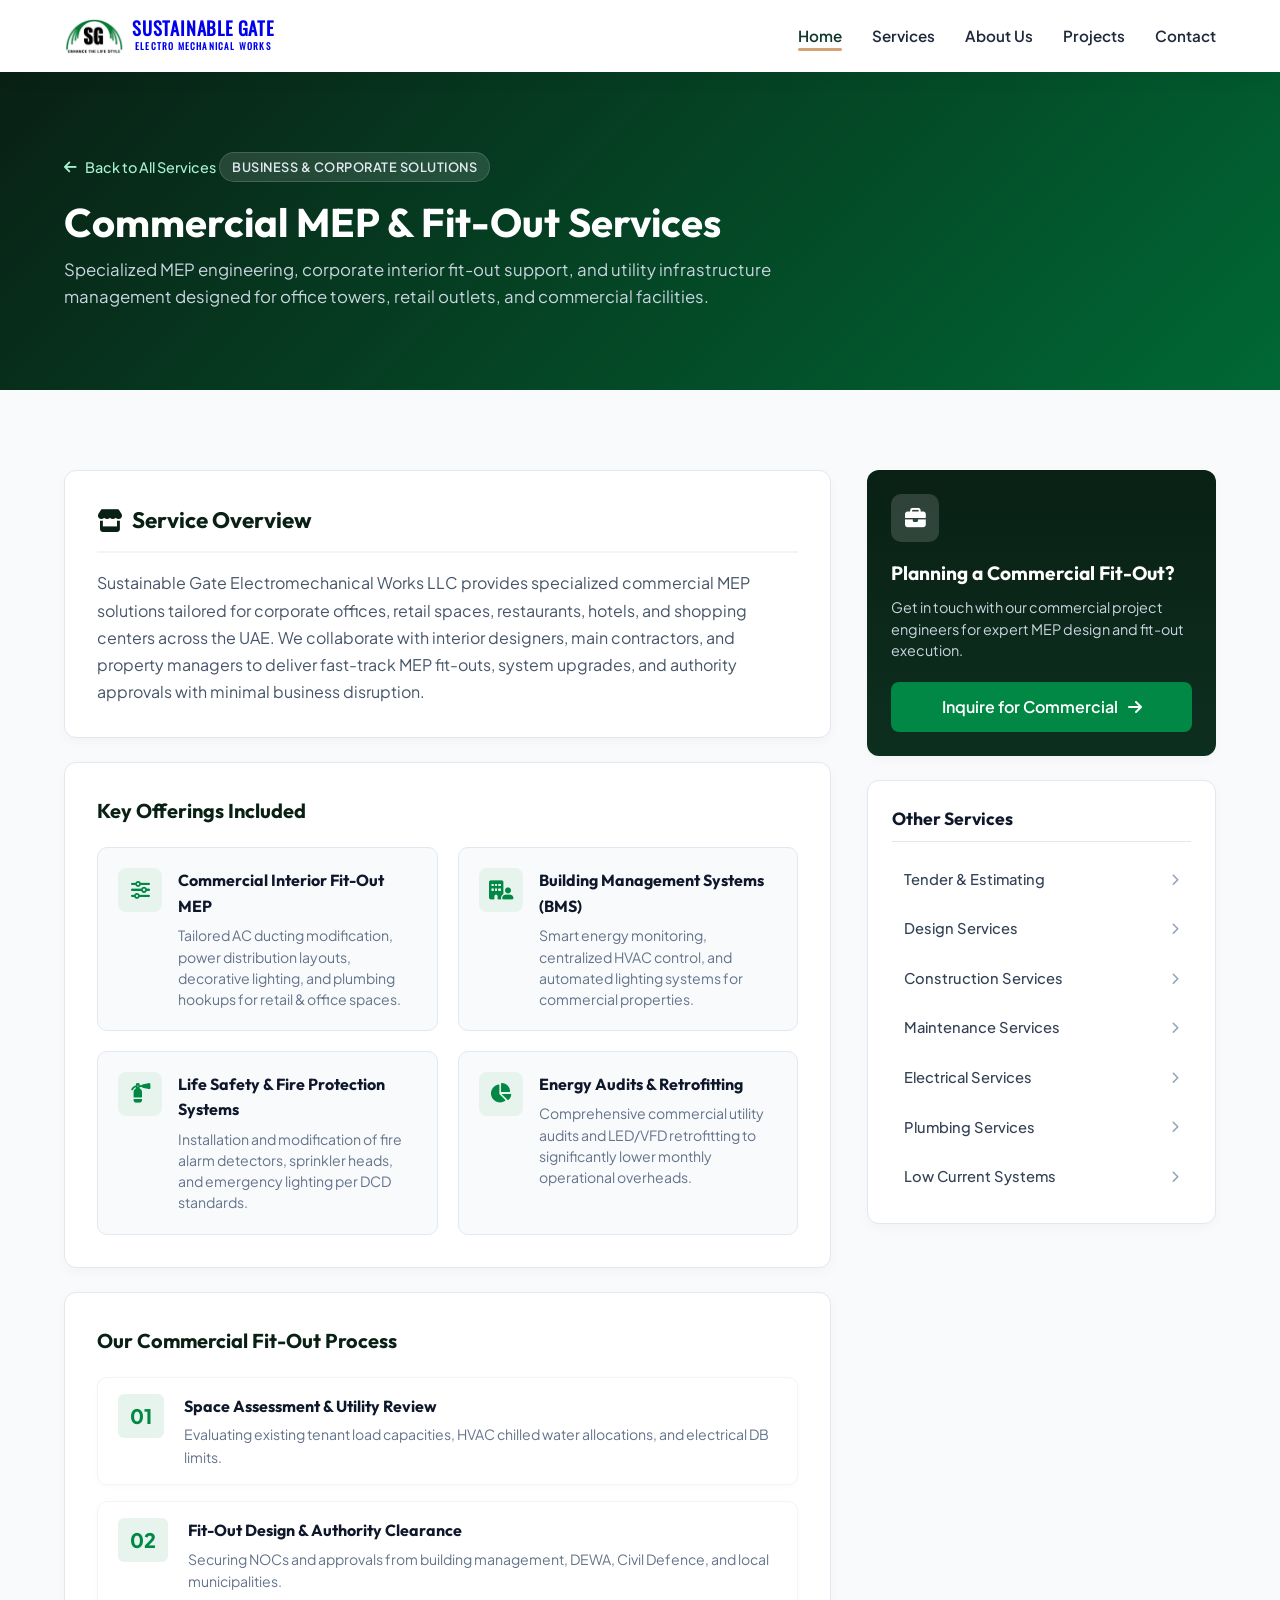
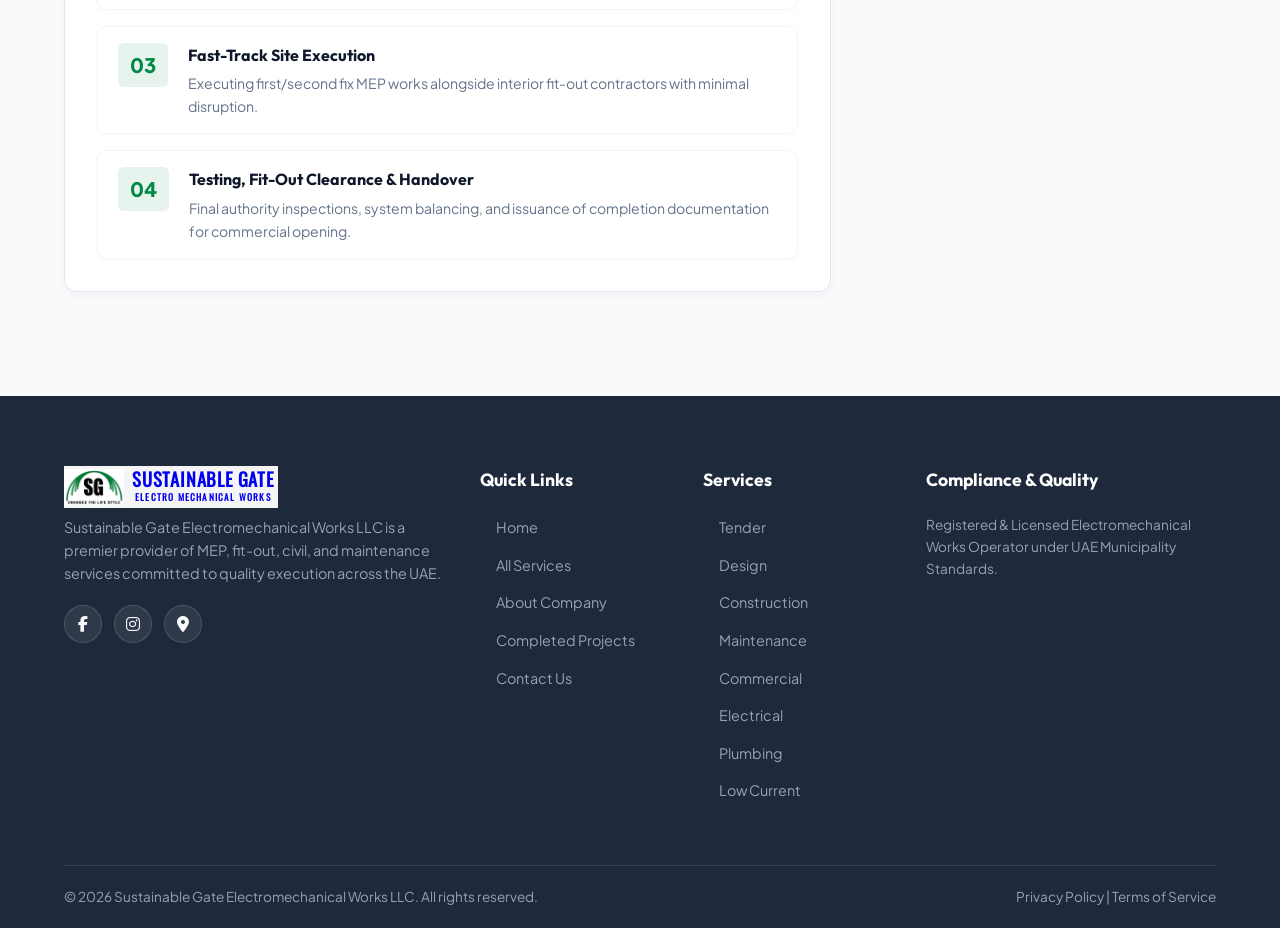
==== commit 00a5d266: "review changes and images update" ====
--- a/commercial.html
+++ b/commercial.html
@@ -22,7 +22,7 @@
 <body>
 
     <!-- Top Utility Bar -->
-    <div class="top-bar">
+    <!-- <div class="top-bar">
         <div class="top-info">
             <span><i class="fa-solid fa-location-dot"></i> Dubai, UAE</span>
             <span><i class="fa-solid fa-phone"></i> +971 5 893 58287</span>
@@ -31,7 +31,7 @@
         <div class="top-hours">
             <i class="fa-regular fa-clock"></i> Mon - Sat: 9:00 AM - 7:00 PM
         </div>
-    </div>
+    </div> -->
 
     <!-- Header / Navigation -->
   <header>
--- a/style.css
+++ b/style.css
@@ -763,7 +763,7 @@
   display: flex;
   align-items: center;
   justify-content: center;
-  padding: 16px;
+  padding: 0;
   box-shadow: 0 2px 8px rgba(0, 0, 0, 0.04);
   transition: all 0.3s ease;
 }
@@ -1234,6 +1234,104 @@
 
 .project-meta strong {
   color: #0f172a;
+}
+
+.project-carousel {
+  position: relative;
+  width: 100%;
+  height: 240px;
+  overflow: hidden;
+  border-top-left-radius: 8px;
+  border-top-right-radius: 8px;
+}
+
+.carousel-track {
+  width: 100%;
+  height: 100%;
+  position: relative;
+}
+
+.carousel-slide {
+  position: absolute;
+  top: 0;
+  left: 0;
+  width: 100%;
+  height: 100%;
+  background-size: cover;
+  background-position: center;
+  opacity: 0;
+  transition: opacity 0.4s ease-in-out;
+  z-index: 1;
+}
+
+.carousel-slide.active {
+  opacity: 1;
+  z-index: 2;
+}
+
+/* Tag positioned above carousel slides */
+.project-carousel .project-tag {
+  position: absolute;
+  top: 12px;
+  right: 12px;
+  z-index: 5;
+}
+
+/* Navigation Arrows */
+.carousel-btn {
+  position: absolute;
+  top: 50%;
+  transform: translateY(-50%);
+  background: rgba(0, 0, 0, 0.4);
+  color: #ffffff;
+  border: none;
+  width: 32px;
+  height: 32px;
+  border-radius: 50%;
+  cursor: pointer;
+  z-index: 5;
+  display: flex;
+  align-items: center;
+  justify-content: center;
+  font-size: 14px;
+  opacity: 0;
+  transition: background 0.3s ease, opacity 0.3s ease;
+}
+
+.project-carousel:hover .carousel-btn {
+  opacity: 1;
+}
+
+.carousel-btn:hover {
+  background: rgba(0, 0, 0, 0.8);
+}
+
+.prev-btn { left: 10px; }
+.next-btn { right: 10px; }
+
+/* Dot Indicators */
+.carousel-dots {
+  position: absolute;
+  bottom: 10px;
+  left: 50%;
+  transform: translateX(-50%);
+  display: flex;
+  gap: 6px;
+  z-index: 5;
+}
+
+.carousel-dots .dot {
+  width: 8px;
+  height: 8px;
+  border-radius: 50%;
+  background: rgba(255, 255, 255, 0.5);
+  cursor: pointer;
+  transition: background 0.3s ease, transform 0.3s ease;
+}
+
+.carousel-dots .dot.active {
+  background: #ffffff;
+  transform: scale(1.25);
 }
 
 /* Mobile responsive styles */
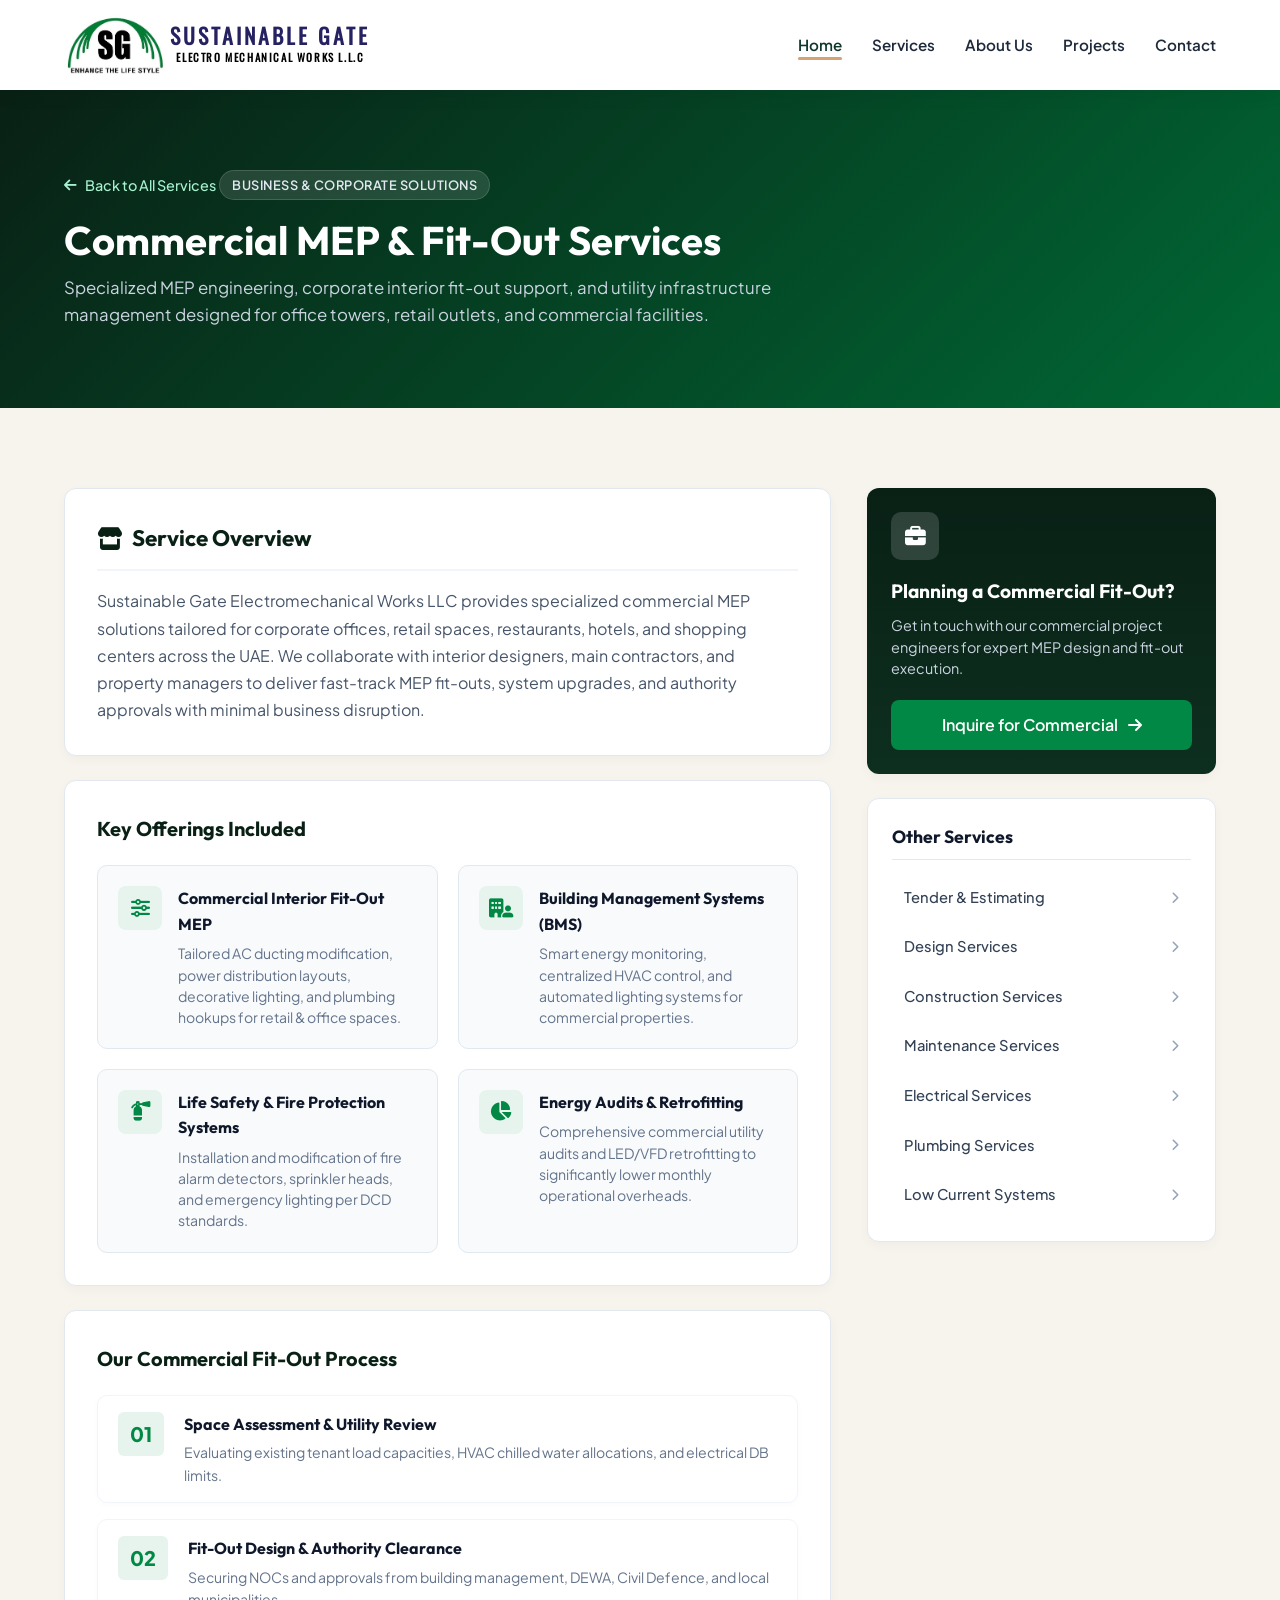
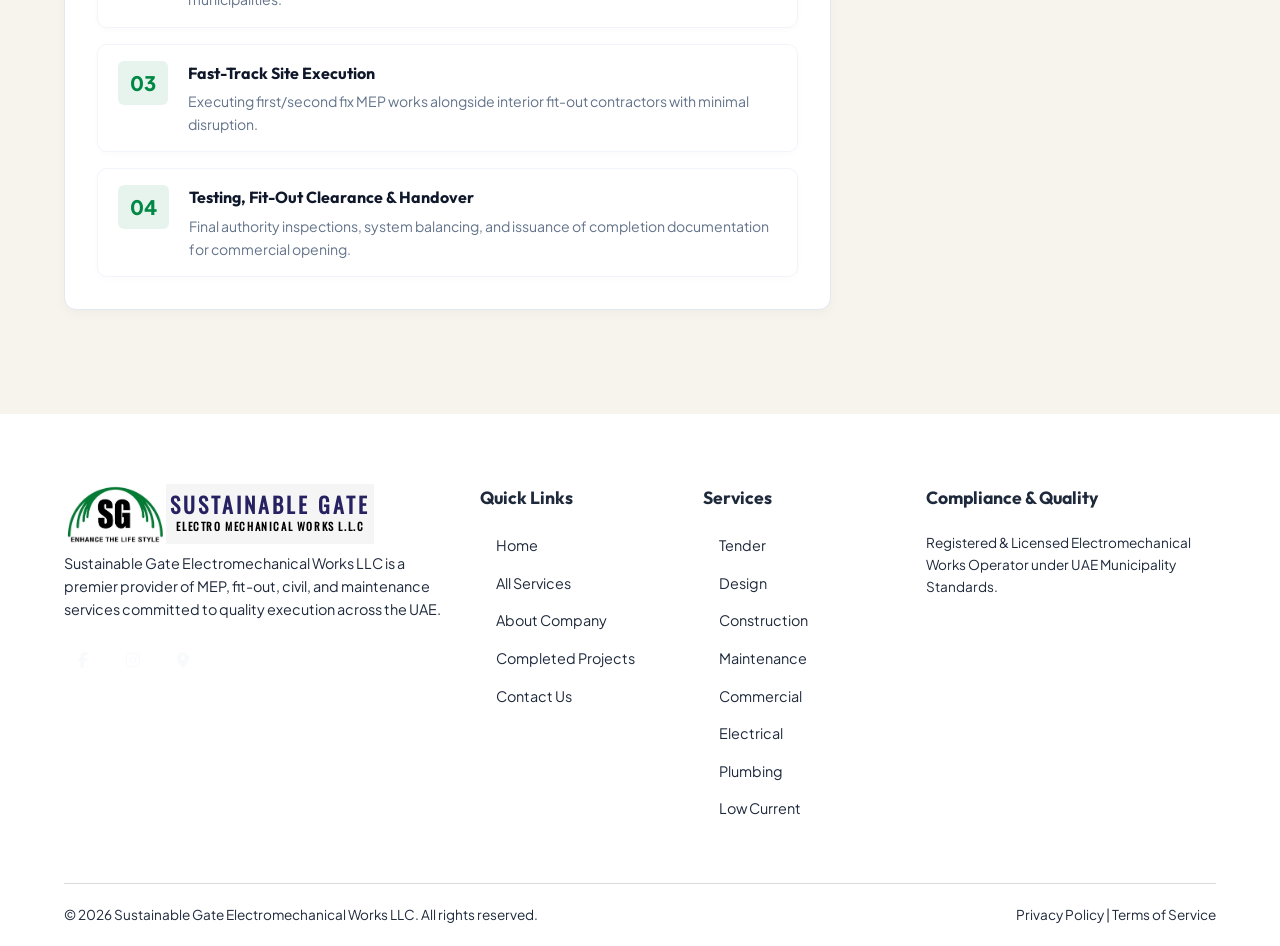
==== commit cd685a57: "L.L.C update and expansion letters" ====
--- a/commercial.html
+++ b/commercial.html
@@ -42,7 +42,7 @@
         </div>
         <div class="logo-text">
           <span class="font-oswald logo-title">SUSTAINABLE GATE</span>
-          <span class="font-oswald logo-subtitle">ELECTRO MECHANICAL WORKS</span>
+          <span class="font-oswald logo-subtitle">ELECTRO MECHANICAL WORKS L.L.C</span>
         </div>
       </a>
 
@@ -243,7 +243,7 @@
           </div>
           <div class="logo-text">
             <span class="font-oswald logo-title">SUSTAINABLE GATE</span>
-            <span class="font-oswald logo-subtitle">ELECTRO MECHANICAL WORKS</span>
+            <span class="font-oswald logo-subtitle">ELECTRO MECHANICAL WORKS L.L.C</span>
           </div>
         </a>
         <p>Sustainable Gate Electromechanical Works LLC is a premier provider of MEP, fit-out, civil, and maintenance
--- a/style.css
+++ b/style.css
@@ -39,7 +39,7 @@
 }
 
 body {
-  background-color: var(--light-bg);
+  background-color: #f7f4ee;
   color: var(--text-main);
   line-height: 1.6;
   overflow-x: hidden;
@@ -95,7 +95,7 @@
 .logo-container {
   display: flex;
   align-items: center;
-  gap: 12px;
+  gap: 4px;
   text-decoration: none;
 }
 
@@ -226,11 +226,38 @@
 /* Hero Section */
 .hero {
   position: relative;
-  background: linear-gradient(135deg, rgba(15, 56, 44, 0.92), rgba(30, 41, 59, 0.88)),
-    url('https://images.unsplash.com/photo-1581094794329-c8112a89af12?auto=format&fit=crop&w=1600&q=80') center/cover no-repeat;
+  /* background: linear-gradient(135deg, rgba(15, 56, 44, 0.92), rgba(30, 41, 59, 0.88)),
+    url('	https://images.unsplash.com/photo-1504307651254-35680f356dfd?auto=format&fit=crop&w=800&q=80') center/cover no-repeat; */
   color: white;
   padding: 100px 5% 120px;
   text-align: left;
+  overflow: hidden;
+}
+
+/* Position the video to fill the background */
+.hero-video {
+  position: absolute;
+  top: 50%;
+  left: 50%;
+  transform: translate(-50%, -50%);
+  min-width: 100%;
+  min-height: 100%;
+  width: auto;
+  height: auto;
+  object-fit: cover;
+  z-index: 0;
+  transform: translate(-50%, -50%) scale(0.85);
+}
+
+/* Semi-transparent tint overlay for text readability */
+.hero-overlay {
+  position: absolute;
+  top: 0;
+  left: 0;
+  width: 100%;
+  height: 100%;
+  background: linear-gradient(135deg, rgba(15, 56, 44, 0.92), rgba(30, 41, 59, 0.88));
+  z-index: 1;
 }
 
 .hero-container {
@@ -540,8 +567,8 @@
 
 /* Footer */
 footer {
-  background-color: var(--secondary);
-  color: #94A3B8;
+  background-color: var(--surface);
+  color: #1E293B;
   padding: 70px 5% 20px;
 }
 
@@ -571,7 +598,7 @@
 }
 
 .footer-title {
-  color: white;
+  color: #1E293B;
   font-size: 1.1rem;
   font-weight: 700;
   margin-bottom: 20px;
@@ -586,7 +613,7 @@
 }
 
 .footer-links a {
-  color: #94A3B8;
+  color: #1E293B;
   text-decoration: none;
   transition: var(--transition);
   font-size: 0.9rem;
@@ -600,7 +627,7 @@
   max-width: 1400px;
   margin: 0 auto;
   padding-top: 20px;
-  border-top: 1px solid rgba(255, 255, 255, 0.1);
+  border-top: 1px solid #dbdbdb;
   display: flex;
   justify-content: space-between;
   font-size: 0.85rem;
@@ -645,19 +672,9 @@
 .logo-container {
   display: flex;
   align-items: center;
-  gap: 8px;
+  gap: 4px;
   /* Reduced gap between image and text */
   text-decoration: none;
-}
-
-.logo-icon-card {
-  width: 60px;
-  /* Reduced from 50px */
-  height: 42px;
-  /* Reduced from 50px */
-  display: flex;
-  align-items: center;
-  justify-content: center;
 }
 
 .card-logo-img {
@@ -673,22 +690,23 @@
 
 .logo-title {
   font-family: 'Impact', 'Arial Black', 'Outfit', sans-serif;
-  font-size: 1.15rem;
+  font-size: 1.35rem;
   /* Reduced from 1.35rem */
   font-weight: bolder;
-  color: var(--card-navy);
+  color: #262262;
   letter-spacing: 0.8px;
   line-height: 1.1;
   text-transform: uppercase;
+  letter-spacing: 3px;
 }
 
 .logo-subtitle {
   font-family: 'Impact', 'Arial Black', 'Plus Jakarta Sans', sans-serif;
-  font-size: 0.58rem;
+  font-size: 0.68rem;
   /* Reduced from 0.72rem */
   font-weight: 700;
-  color: var(--card-grey);
-  letter-spacing: 1.2px;
+  color: #000000;
+  letter-spacing: 1.6px;
   text-transform: uppercase;
   margin-top: 1px;
   text-align: center;
@@ -735,7 +753,7 @@
 
 /* Happy Clients Section */
 .clients-section {
-  background-color: #f8fafc;
+  background-color: #f7f4ee;
 }
 
 .clients-slider-wrapper {
@@ -1158,7 +1176,7 @@
   color: #FFFFFF;
 }
 
-.footer-social-links .social-btn.facebook:hover {
+.footer-social-links .social-btn.linkedin:hover {
   background-color: #1877F2;
   border-color: #1877F2;
   box-shadow: 0 4px 12px rgba(24, 119, 242, 0.35);
@@ -1334,6 +1352,21 @@
   transform: scale(1.25);
 }
 
+.logo-icon-card {
+  display: flex;
+  align-items: center;
+  justify-content: center;
+  background: #ffffff;
+  border-radius: 6px;
+  height: 60px;
+}
+
+.vector-logo-svg {
+  width: 110px; /* Adjust width to fit your navbar or layout perfectly */
+  height: auto;
+  display: block;
+}
+
 /* Mobile responsive styles */
 @media (max-width: 768px) {
   .footer-container {
@@ -1382,7 +1415,7 @@
   .logo-container {
     display: flex;
     align-items: center;
-    gap: 6px;
+    gap: 4px;
     flex: 1;
     min-width: 0;
     /* Prevents overflow */
@@ -1390,8 +1423,8 @@
 
   /* Logo Image alignment fix */
   .logo-icon-card {
-    width: 32px;
-    height: 32px;
+    width: 60px;
+    height: 60px;
     flex-shrink: 0;
     display: flex;
     align-items: center;
@@ -1472,6 +1505,7 @@
     width: 100% !important;
     max-width: 100% !important;
     box-sizing: border-box !important;
+    margin-bottom: 0;
   }
 
   /* Force side-by-side input fields (e.g., Full Name + Phone) to stack */
@@ -1560,6 +1594,7 @@
   .client-logo-card {
     flex: 0 0 calc(33.333% - 22px);
     min-width: calc(33.333% - 22px);
+    height: 70px;
   }
 }
 
@@ -1567,6 +1602,10 @@
   .client-logo-card {
     flex: 0 0 calc(50% - 16px);
     min-width: calc(50% - 16px);
+  }
+
+  .top-bar span:has(> .fa-envelope) {
+    display: none !important;
   }
 }
 
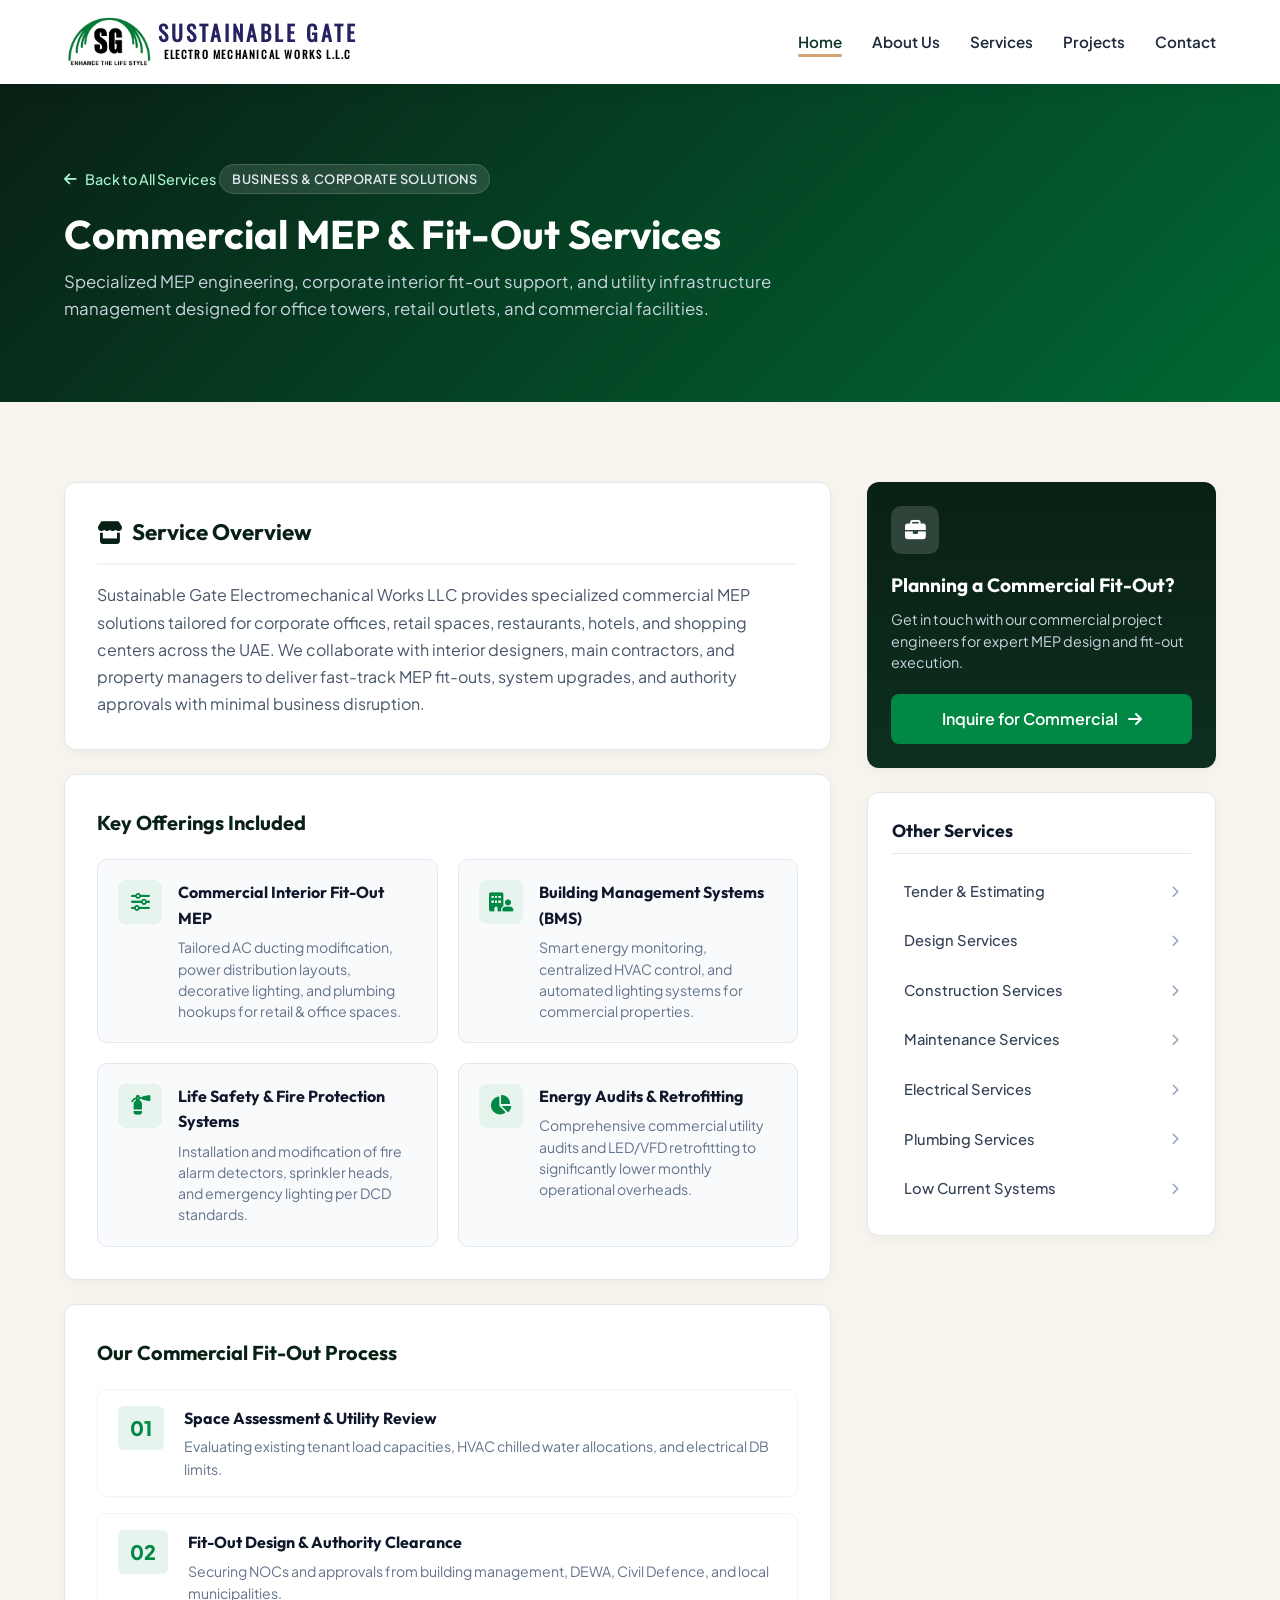
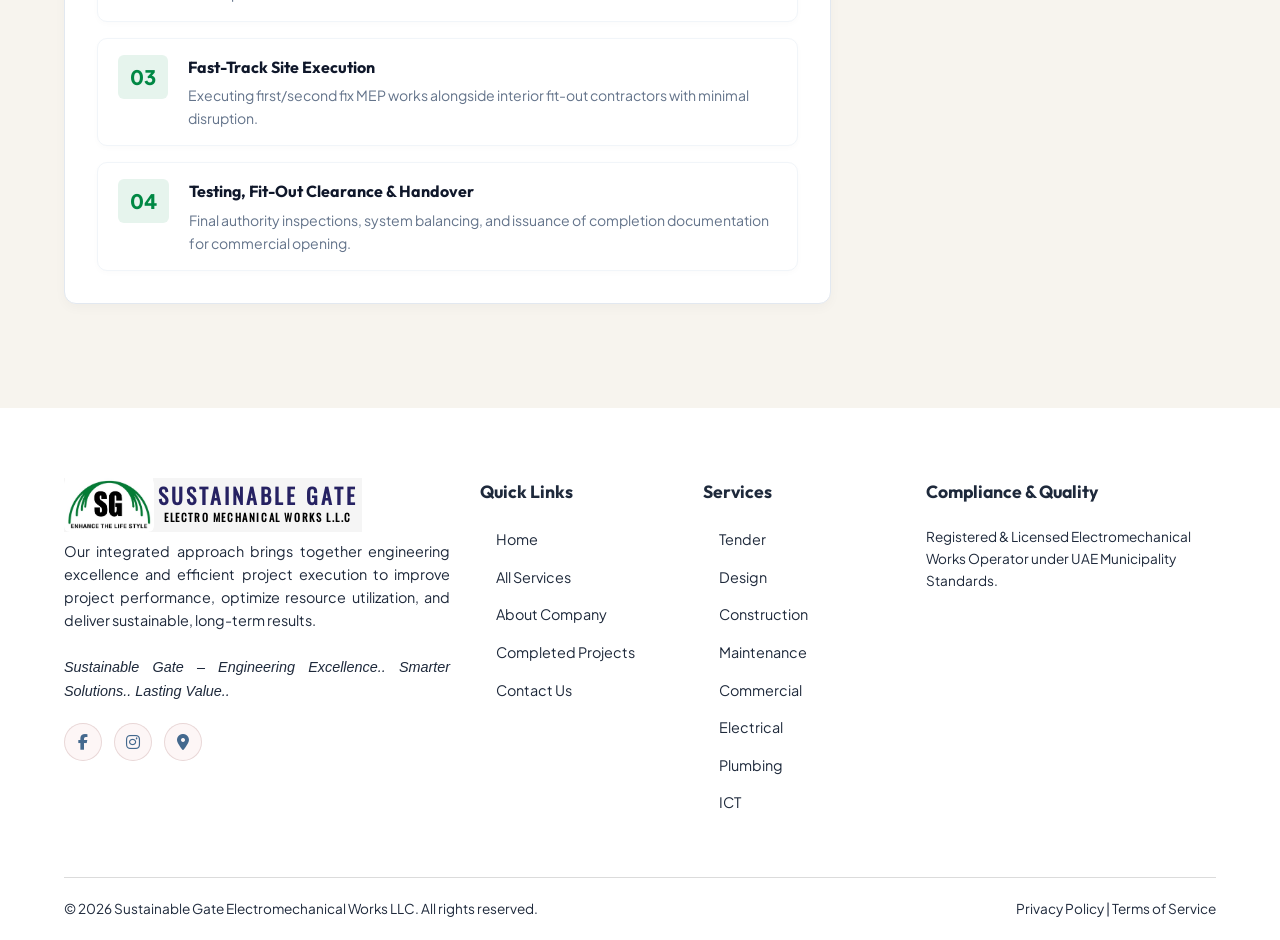
==== commit 77094544: "review updates" ====
--- a/commercial.html
+++ b/commercial.html
@@ -56,8 +56,8 @@
       <!-- Navigation Links -->
       <ul class="nav-links" id="nav-links">
         <li><a id="nav-home" href="#home" class="active" onclick="handleMobileNav('home', event)">Home</a></li>
+        <li><a id="nav-about" href="#about" onclick="handleMobileNav('about', event)">About Us</a></li>
         <li><a id="nav-services" href="#services" onclick="handleMobileNav('services', event)">Services</a></li>
-        <li><a id="nav-about" href="#about" onclick="handleMobileNav('about', event)">About Us</a></li>
         <li><a id="nav-projects" href="#projects" onclick="handleMobileNav('projects', event)">Projects</a></li>
         <li><a id="nav-contact" href="#contact" onclick="handleMobileNav('contact', event)">Contact</a></li>
       </ul>
@@ -246,8 +246,8 @@
             <span class="font-oswald logo-subtitle">ELECTRO MECHANICAL WORKS L.L.C</span>
           </div>
         </a>
-        <p>Sustainable Gate Electromechanical Works LLC is a premier provider of MEP, fit-out, civil, and maintenance
-          services committed to quality execution across the UAE.</p>
+          <p>Our integrated approach brings together engineering excellence and efficient project execution to improve project performance, optimize resource utilization, and deliver sustainable, long-term results.<br><br>
+        <em>Sustainable Gate – Engineering Excellence.. Smarter Solutions.. Lasting Value..</em></p>
 
         <!-- Social Media & Google Maps Links -->
         <div class="footer-social-links">
@@ -288,7 +288,7 @@
             <li><a href="./commercial.html" style="cursor: pointer;">Commercial</a></li>
             <li><a href="./electrical.html" style="cursor: pointer;">Electrical</a></li>
             <li><a href="./plumbing.html" style="cursor: pointer;">Plumbing</a></li>
-            <li><a href="./low-current.html" style="cursor: pointer;">Low Current</a></li>
+            <li><a href="./low-current.html" style="cursor: pointer;">ICT</a></li>
           </ul>
         </div>
       </div>
--- a/style.css
+++ b/style.css
@@ -595,6 +595,7 @@
   font-size: 0.9rem;
   line-height: 1.6;
   margin-bottom: 20px;
+  text-align: justify;
 }
 
 .footer-title {
@@ -681,6 +682,7 @@
   width: 100%;
   height: 100%;
   object-fit: contain;
+  padding-bottom: 2px;
 }
 
 .logo-text {
@@ -1159,9 +1161,9 @@
   width: 38px;
   height: 38px;
   border-radius: 50%;
-  background: rgba(255, 255, 255, 0.08);
-  border: 1px solid rgba(255, 255, 255, 0.15);
-  color: #F8FAFC;
+  background: rgb(221 141 141 / 8%);
+  border: 1px solid rgb(116 33 33 / 15%);
+  color: #44698e;
   display: flex;
   align-items: center;
   justify-content: center;
@@ -1358,7 +1360,8 @@
   justify-content: center;
   background: #ffffff;
   border-radius: 6px;
-  height: 60px;
+  height: 54px;
+  width: 90px;
 }
 
 .vector-logo-svg {
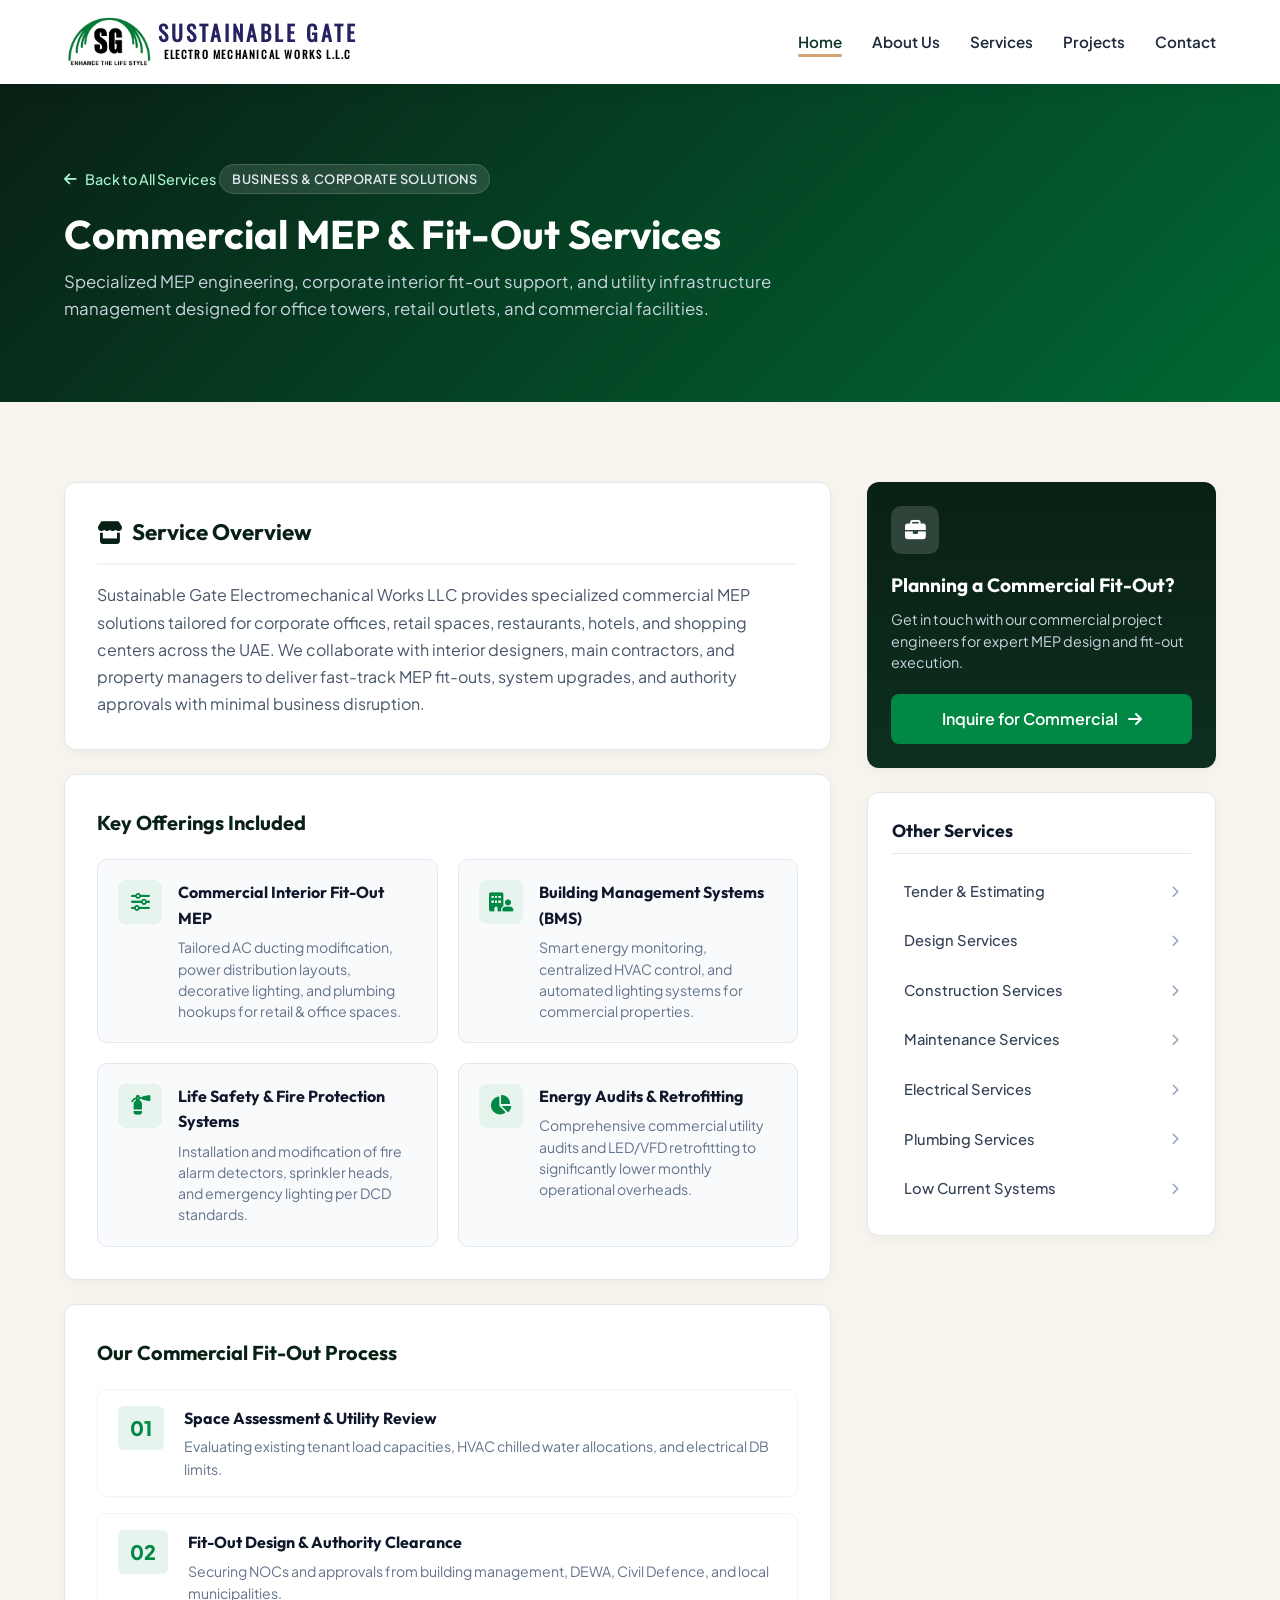
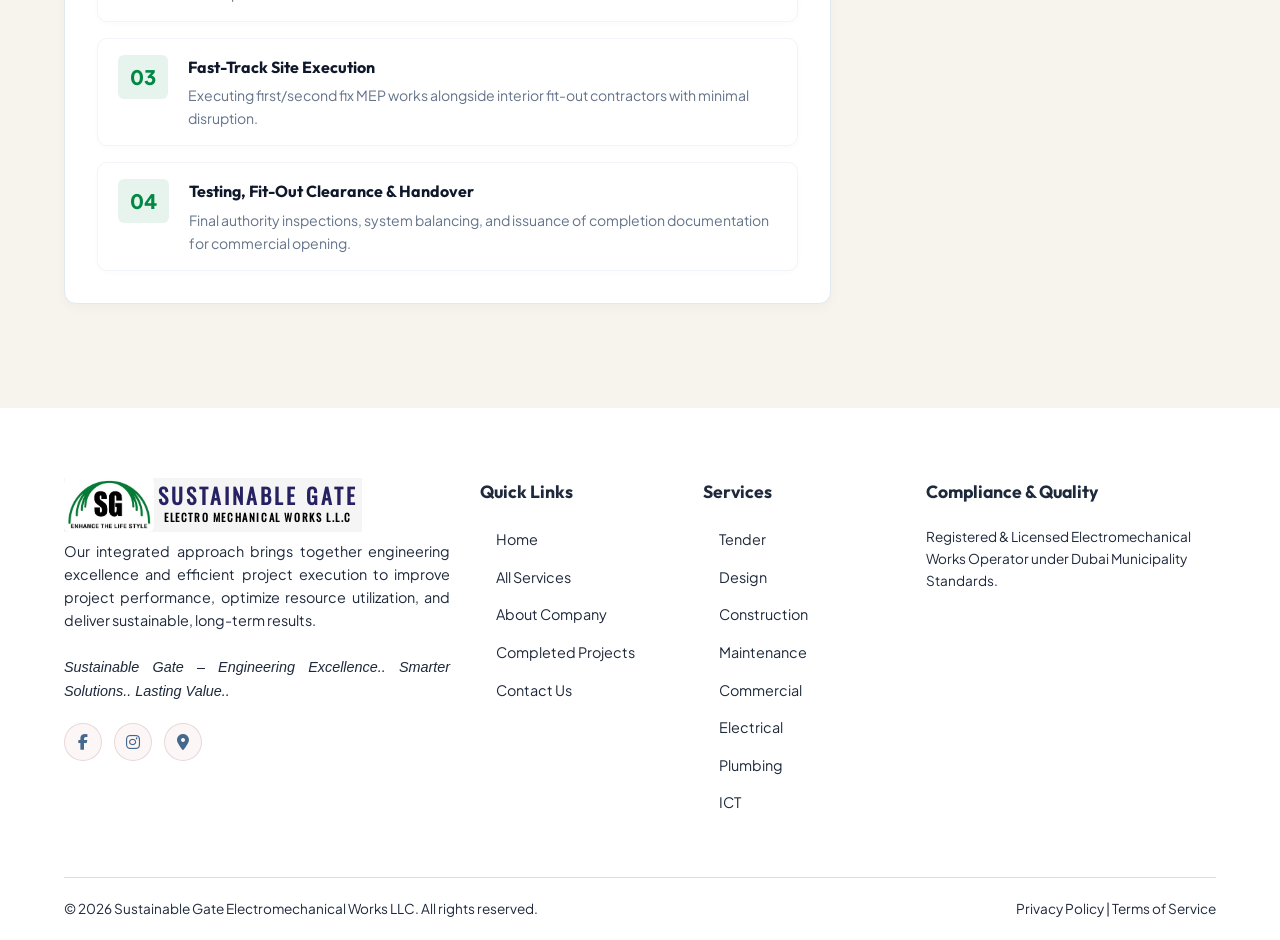
==== commit 16f87b5b: "review changes 22-11-2026" ====
--- a/commercial.html
+++ b/commercial.html
@@ -296,7 +296,7 @@
       <div>
         <h4 class="footer-title">Compliance & Quality</h4>
         <p style="font-size: 0.85rem; line-height: 1.6;">Registered & Licensed Electromechanical Works Operator under
-          UAE Municipality Standards.</p>
+          Dubai Municipality Standards.</p>
       </div>
     </div>
 
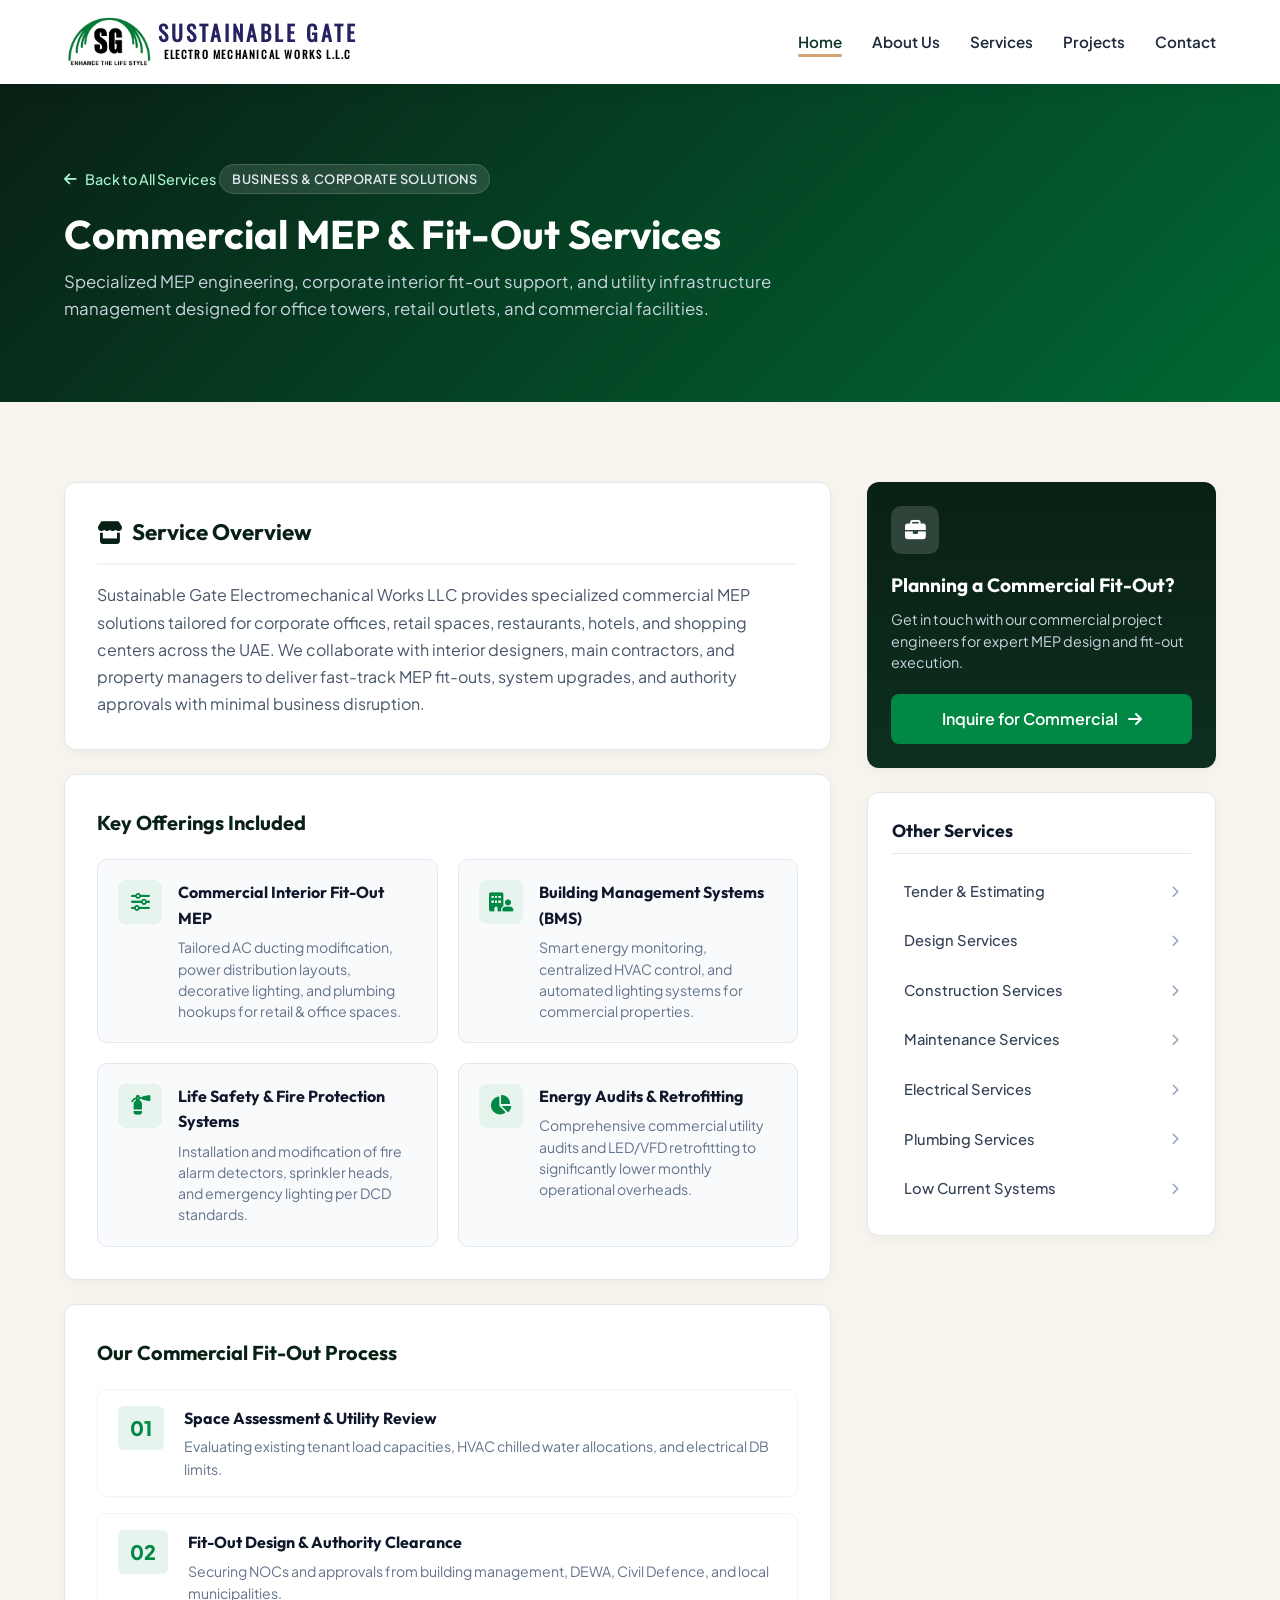
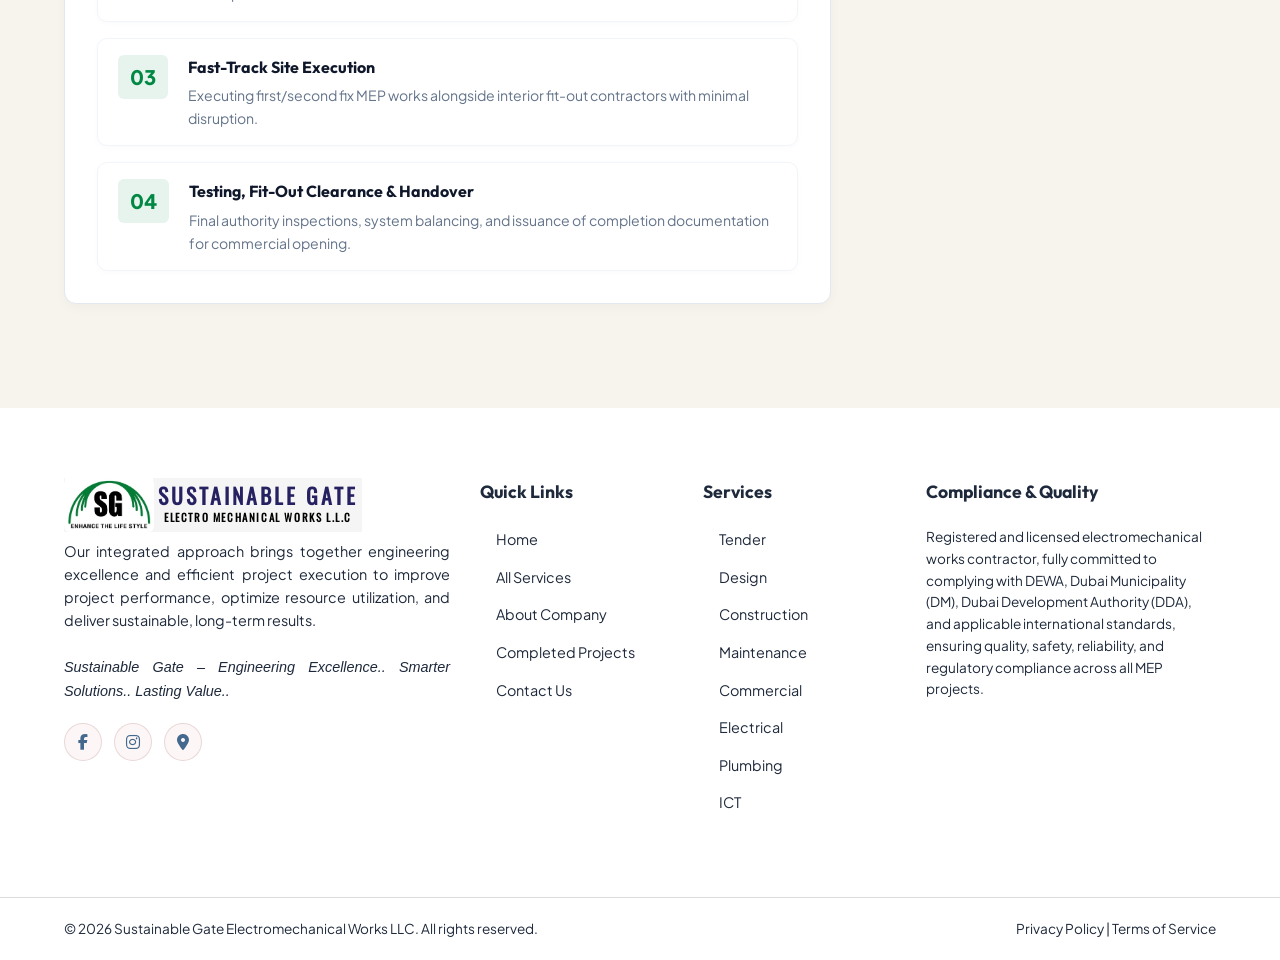
==== commit ceccbe27: "compliance update" ====
--- a/commercial.html
+++ b/commercial.html
@@ -295,8 +295,7 @@
 
       <div>
         <h4 class="footer-title">Compliance & Quality</h4>
-        <p style="font-size: 0.85rem; line-height: 1.6;">Registered & Licensed Electromechanical Works Operator under
-          Dubai Municipality Standards.</p>
+        <p style="font-size: 0.85rem; line-height: 1.6;">Registered and licensed electromechanical works contractor, fully committed to complying with DEWA, Dubai Municipality (DM), Dubai Development Authority (DDA), and applicable international standards, ensuring quality, safety, reliability, and regulatory compliance across all MEP projects.</p>
       </div>
     </div>
 
--- a/style.css
+++ b/style.css
@@ -569,7 +569,7 @@
 footer {
   background-color: var(--surface);
   color: #1E293B;
-  padding: 70px 5% 20px;
+  margin: 0 auto;
 }
 
 .footer-container {
@@ -627,7 +627,7 @@
 .footer-bottom {
   max-width: 1400px;
   margin: 0 auto;
-  padding-top: 20px;
+  padding: 20px 5%;
   border-top: 1px solid #dbdbdb;
   display: flex;
   justify-content: space-between;
@@ -1225,6 +1225,7 @@
   display: grid;
   grid-template-columns: 2fr 1fr 1fr 1.5fr; /* 4 distinct columns */
   gap: 30px;
+  padding: 70px 5% 20px;
 }
 
 /* This unwraps the div on desktop so Quick Links & Services act as independent grid items */
